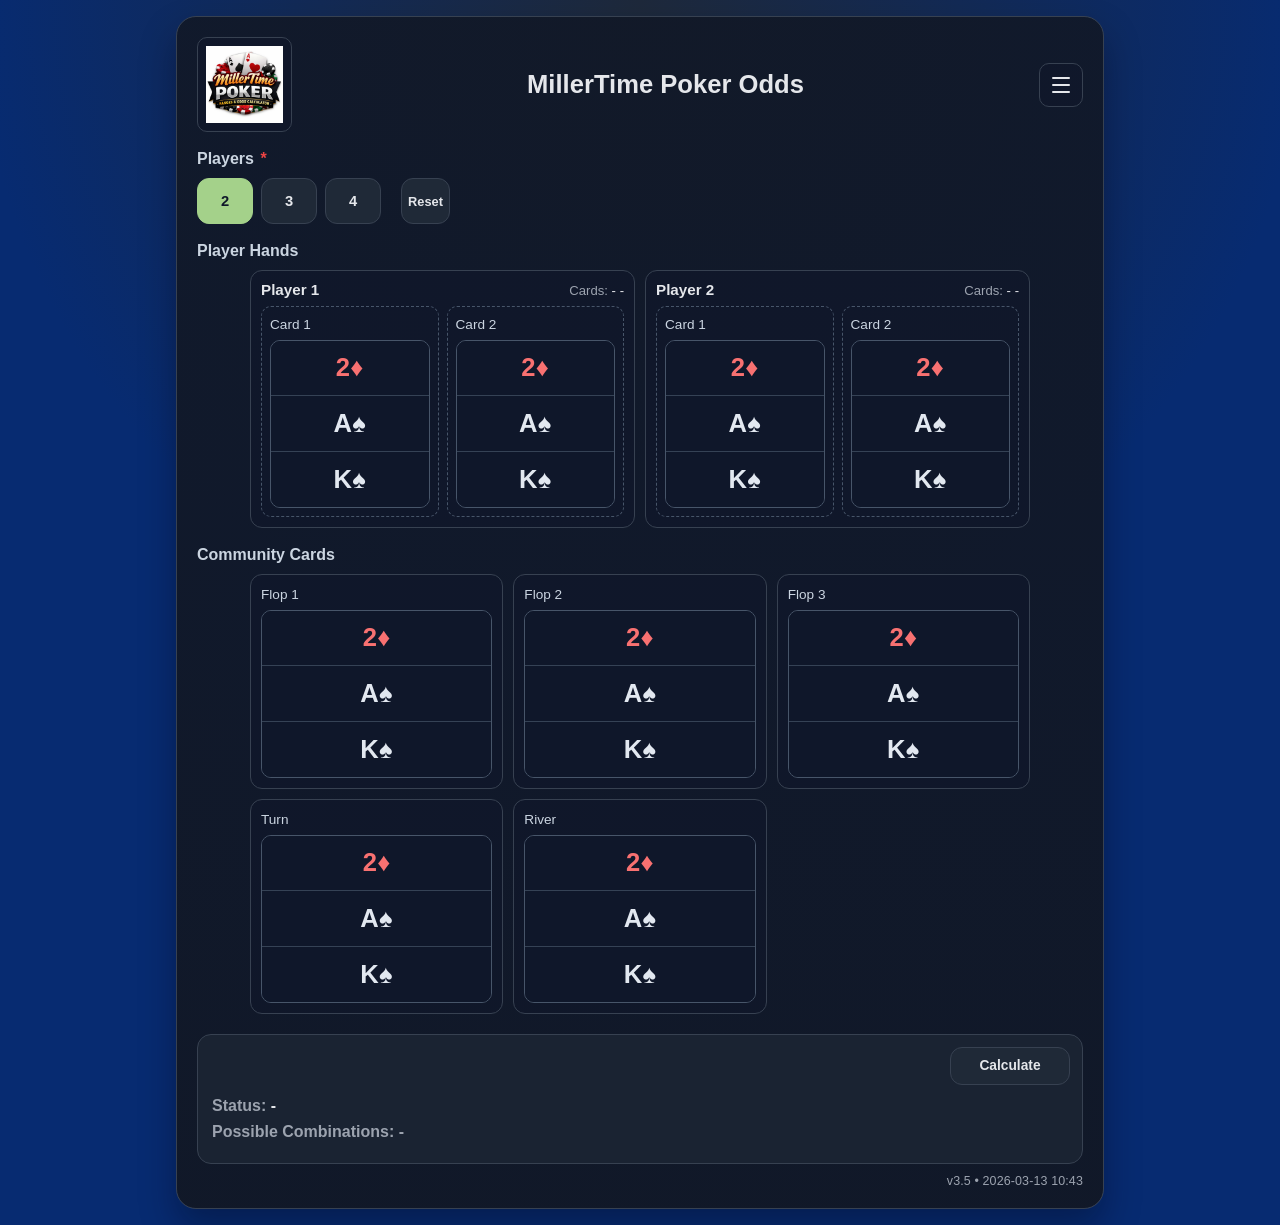
==== odds.html @ b4e00520 "Update app" ====
<!DOCTYPE html>
<html lang="en">
  <head>
    <meta charset="UTF-8" />
    <meta name="viewport" content="width=device-width, initial-scale=1.0" />
    <title>MillerTime Poker Odds</title>
    <link rel="stylesheet" href="styles.css" />
    <script src="theme.js" defer></script>
  </head>
  <body>
    <main class="app-shell">
      <section class="card">
        <div class="top-nav">
          <div class="home-brand">
            <a class="home-logo-link" href="index.html" aria-label="Go to Main Menu">
              <img class="home-logo-icon" src="assets/millertime-poker-logo.png" alt="MillerTime Poker" />
            </a>
          </div>
          <h1 class="page-title">MillerTime Poker Odds</h1>
          <details class="hamburger-menu">
            <summary class="hamburger-trigger" aria-label="Open menu">
              <span></span>
              <span></span>
              <span></span>
            </summary>
            <div class="hamburger-panel">
              <div class="theme-control menu-theme-control">
                <span class="theme-label">Dark</span>
                <label class="theme-switch" for="theme-toggle-odds" aria-label="Toggle light mode">
                  <input id="theme-toggle-odds" type="checkbox" data-theme-toggle />
                  <span class="theme-slider"></span>
                </label>
                <span class="theme-label">Light</span>
              </div>
              <a class="nav-link menu-nav-link" href="ranges.html">Go to Ranges</a>
              <a class="nav-link menu-nav-link" href="odds.html" aria-current="page">Go to Odds</a>
            </div>
          </details>
        </div>

        <div class="field-group">
          <h2>Players <span class="required-asterisk" aria-hidden="true">*</span></h2>
          <div class="players-start-row">
            <div id="odds-players-grid" class="button-grid players-grid odds-players-grid"></div>
            <button id="reset-odds-btn" class="small-reset-btn" type="button">Reset</button>
          </div>
        </div>

        <div class="field-group">
          <h2>Player Hands</h2>
          <div id="player-rows" class="player-rows"></div>
        </div>

        <div class="field-group">
          <h2>Community Cards</h2>
          <div id="board-grid" class="board-grid"></div>
        </div>

        <section class="result" aria-live="polite">
          <button id="calculate-odds-btn" class="calculate-odds-panel result-calc-btn" type="button">Calculate</button>
          <div class="result-row odds-summary-row">
            <span class="label summary-label">Status: <span id="odds-status" class="value odds-status-value pending">-</span></span>
          </div>
          <div class="result-row odds-summary-row">
            <span class="label summary-label">Possible Combinations: <span id="boards-evaluated" class="value">-</span></span>
          </div>
          <div id="odds-results" class="odds-results"></div>
        </section>

        <div class="build-tag-wrap">
          <span id="build-tag" class="build-tag">Build -</span>
        </div>
      </section>
    </main>

    <script src="odds.js"></script>
  </body>
</html>
---- styles.css ----
/* Design tokens used throughout the app for color consistency and theming. */
:root {
  --bg: #072b71;
  --bg-start: #1e293b;
  --panel: #111827;
  --panel-soft: #1f2937;
  --card-bg: linear-gradient(180deg, rgba(17, 24, 39, 0.92), rgba(17, 24, 39, 0.98));
  --menu-button-bg: linear-gradient(160deg, rgba(20, 32, 58, 0.9), rgba(13, 49, 72, 0.9));
  --menu-button-hover-shadow: 0 8px 20px rgba(8, 47, 73, 0.45);
  --surface-soft: rgba(15, 23, 42, 0.55);
  --token-bg: rgba(15, 23, 42, 0.75);
  --text: #e5e7eb;
  --muted: #9ca3af;
  --heading: #cbd5e1;
  --accent: #22d3ee;
  --accent-soft: rgba(34, 211, 238, 0.22);
  --success: #22c55e;
  --warning: #f59e0b;
  --danger: #ef4444;
  --border: #374151;
  --nav-link-text: #c7d2fe;
  --nav-link-bg: rgba(15, 23, 42, 0.55);
  --menu-subtitle: #bfdbfe;
  --table-border: #334155;
  --card-select-bg: #0f172a;
  --card-select-border: #475569;
  --suit-black: #e2e8f0;
  --suit-red: #f87171;
  --status-pending-bg: rgba(156, 163, 175, 0.2);
  --status-pending-text: var(--text);
  --status-info-bg: rgba(56, 189, 248, 0.2);
  --status-info-text: #bae6fd;
  --btn-disabled-bg: color-mix(in oklab, var(--panel-soft) 88%, black);
  --btn-disabled-border: color-mix(in oklab, var(--border) 85%, black);
  --btn-disabled-text: color-mix(in oklab, var(--text) 74%, black);
}

[data-theme="light"] {
  --bg: #e0f2fe;
  --bg-start: #f8fafc;
  --panel: #ffffff;
  --panel-soft: #eef2ff;
  --card-bg: linear-gradient(180deg, #ffffff, #f8fafc);
  --menu-button-bg: linear-gradient(160deg, rgba(255, 255, 255, 0.98), rgba(241, 245, 249, 0.98));
  --menu-button-hover-shadow: 0 8px 18px rgba(148, 163, 184, 0.35);
  --surface-soft: rgba(241, 245, 249, 0.9);
  --token-bg: rgba(226, 232, 240, 0.9);
  --text: #0f172a;
  --muted: #475569;
  --heading: #1e293b;
  --border: #cbd5e1;
  --nav-link-text: #1d4ed8;
  --nav-link-bg: rgba(219, 234, 254, 0.85);
  --menu-subtitle: #1e3a8a;
  --table-border: #cbd5e1;
  --card-select-bg: #ffffff;
  --card-select-border: #94a3b8;
  --suit-black: #0f172a;
  --suit-red: #dc2626;
  --status-pending-bg: rgba(148, 163, 184, 0.22);
  --status-pending-text: #0f172a;
  --status-info-bg: rgba(14, 116, 144, 0.24);
  --status-info-text: #0c4a6e;
  --btn-disabled-bg: #dbe4ef;
  --btn-disabled-border: #a9b8cb;
  --btn-disabled-text: #1f2937;
}

[data-theme="light"] #action-value.raise {
  color: #14532d;
}

[data-theme="light"] #action-value.call,
[data-theme="light"] #action-value.check {
  color: #92400e;
}

[data-theme="light"] #action-value.fold {
  color: #991b1b;
}

* {
  box-sizing: border-box;
}

body {
  margin: 0;
  min-height: 100vh;
  font-family: "Avenir Next", "Segoe UI", "Trebuchet MS", sans-serif;
  background: radial-gradient(circle at top, var(--bg-start) 0%, var(--bg) 48%);
  color: var(--text);
}

.app-shell {
  width: min(960px, 100%);
  margin: 0 auto;
  padding: 16px;
}

.card {
  background: var(--card-bg);
  border: 1px solid var(--border);
  border-radius: 20px;
  padding: 20px;
  box-shadow: 0 18px 35px rgba(2, 6, 23, 0.35);
}

.top-nav {
  display: grid;
  grid-template-columns: auto 1fr auto;
  align-items: center;
  gap: 10px;
  margin-bottom: 14px;
}

.home-brand {
  display: inline-flex;
  align-items: center;
  justify-self: start;
}

.home-logo-link {
  display: inline-flex;
  width: 95px;
  height: 95px;
  align-items: center;
  justify-content: center;
  border-radius: 10px;
  border: 1px solid var(--border);
  background: var(--surface-soft);
  transition: 120ms ease;
}

.home-logo-link:hover {
  border-color: var(--accent);
  transform: translateY(-1px);
}

.home-logo-icon {
  width: 77px;
  height: 77px;
  object-fit: contain;
}

.page-title {
  margin: 0;
  font-size: clamp(1.2rem, 2vw, 1.8rem);
  line-height: 1.15;
  text-align: center;
  justify-self: center;
}

.hamburger-menu {
  position: relative;
  justify-self: end;
}

.hamburger-trigger {
  list-style: none;
  display: inline-flex;
  width: 44px;
  height: 44px;
  border-radius: 10px;
  border: 1px solid var(--border);
  background: var(--surface-soft);
  align-items: center;
  justify-content: center;
  flex-direction: column;
  gap: 5px;
  cursor: pointer;
}

.hamburger-trigger::-webkit-details-marker {
  display: none;
}

.hamburger-trigger span {
  width: 18px;
  height: 2px;
  border-radius: 99px;
  background: var(--text);
}

.hamburger-panel {
  position: absolute;
  right: 0;
  top: calc(100% + 8px);
  min-width: 220px;
  padding: 10px;
  border-radius: 12px;
  border: 1px solid var(--border);
  background: var(--panel);
  box-shadow: 0 16px 28px rgba(2, 6, 23, 0.35);
  z-index: 20;
}

.menu-theme-control {
  width: 100%;
  justify-content: flex-start;
  margin: 0 0 10px;
}

.menu-nav-link {
  display: block;
  margin-top: 6px;
}

.menu-nav-link[aria-current="page"] {
  opacity: 0.75;
  pointer-events: none;
}

.nav-link {
  color: var(--nav-link-text);
  text-decoration: none;
  font-size: 0.9rem;
  border: 1px solid #475569;
  background: var(--nav-link-bg);
  padding: 8px 12px;
  border-radius: 10px;
  transition: 120ms ease;
}

.nav-link:hover {
  border-color: var(--accent);
  color: var(--text);
}

.theme-control {
  display: inline-flex;
  align-items: center;
  gap: 8px;
  margin-left: auto;
}

.theme-label {
  color: var(--muted);
  font-size: 0.82rem;
}

.theme-switch {
  position: relative;
  display: inline-flex;
  width: 44px;
  height: 24px;
}

.theme-switch input {
  opacity: 0;
  width: 0;
  height: 0;
}

.theme-slider {
  position: absolute;
  inset: 0;
  cursor: pointer;
  background: var(--card-select-bg);
  border: 1px solid var(--card-select-border);
  border-radius: 999px;
  transition: 160ms ease;
}

.theme-slider::before {
  content: "";
  position: absolute;
  width: 16px;
  height: 16px;
  left: 3px;
  top: 3px;
  border-radius: 50%;
  background: var(--text);
  transition: 160ms ease;
}

.theme-switch input:checked + .theme-slider {
  background: color-mix(in oklab, var(--accent) 28%, var(--card-select-bg));
  border-color: var(--accent);
}

.theme-switch input:checked + .theme-slider::before {
  transform: translateX(20px);
}

h1 {
  margin: 0;
  font-size: clamp(1.3rem, 2vw, 1.9rem);
}

.subtitle {
  margin-top: 8px;
  color: var(--muted);
  font-size: 0.95rem;
}

.splash-wrap {
  margin-top: 16px;
  display: flex;
  justify-content: center;
}

.splash-logo {
  width: min(525px, 96%);
  height: auto;
  display: block;
  filter: drop-shadow(0 10px 22px rgba(2, 6, 23, 0.25));
}

.field-group {
  margin-top: 18px;
}

.field-group h2 {
  margin: 0 0 10px;
  font-size: 1rem;
  color: var(--heading);
}

.required-asterisk {
  color: var(--danger);
  font-weight: 700;
  margin-left: 2px;
}

.players-start-row {
  display: flex;
  align-items: center;
  gap: 8px;
  flex-wrap: wrap;
}

.odds-players-grid {
  width: 196px;
  grid-template-columns: repeat(3, 60px);
  gap: 8px;
}

.small-reset-btn {
  border: 1px solid var(--border);
  background: var(--panel-soft);
  color: var(--text);
  border-radius: 12px;
  width: 49px;
  min-width: 49px;
  height: 46px;
  padding: 0;
  font-size: 0.8rem;
  font-weight: 600;
  cursor: pointer;
}

.small-reset-btn:hover {
  border-color: var(--accent);
}

.top-calculate-btn {
  margin-left: auto;
  min-width: 180px;
}

.calculate-odds-panel {
  border: 1px solid var(--border);
  border-radius: 12px;
  background: var(--panel-soft);
  color: var(--text);
  margin: 0;
  min-width: 170px;
  min-height: 46px;
  padding: 0 18px;
  font-size: 0.95rem;
  font-weight: 700;
  line-height: 1;
  text-align: center;
  cursor: pointer;
  transition: 120ms ease;
  display: inline-flex;
  align-items: center;
  justify-content: center;
}

.calculate-odds-panel:hover {
  border-color: var(--accent);
  transform: translateY(-1px);
}

.calculate-odds-panel:disabled {
  opacity: 0.7;
  cursor: not-allowed;
}

.menu-grid {
  margin-top: 18px;
  display: grid;
  gap: 12px;
  grid-template-columns: repeat(2, minmax(220px, 1fr));
}

.menu-button {
  display: block;
  text-decoration: none;
  color: var(--text);
  border: 1px solid var(--border);
  background: var(--menu-button-bg);
  border-radius: 14px;
  padding: 18px;
  transition: 140ms ease;
}

.menu-button:hover {
  border-color: var(--accent);
  transform: translateY(-2px);
  box-shadow: var(--menu-button-hover-shadow);
}

.menu-button-title {
  display: block;
  font-size: 1.2rem;
  font-weight: 700;
}

.menu-button-subtitle {
  display: block;
  margin-top: 6px;
  color: var(--menu-subtitle);
  font-size: 0.9rem;
}

.button-grid {
  display: grid;
  grid-template-columns: repeat(auto-fit, minmax(62px, 1fr));
  gap: 8px;
}

.scroll-selector {
  display: grid;
  grid-template-columns: none;
  grid-auto-flow: column;
  grid-auto-columns: calc((100% - (8px * 3)) / 4);
  gap: 8px;
  overflow-x: auto;
  overflow-y: hidden;
  padding-bottom: 4px;
  scroll-snap-type: x proximity;
  scrollbar-width: thin;
  scrollbar-color: color-mix(in oklab, var(--accent) 60%, transparent) transparent;
  -webkit-overflow-scrolling: touch;
}

.scroll-selector::-webkit-scrollbar {
  height: 6px;
}

.scroll-selector::-webkit-scrollbar-thumb {
  background: color-mix(in oklab, var(--accent) 45%, transparent);
  border-radius: 999px;
}

.scroll-selector .select-btn {
  white-space: nowrap;
  scroll-snap-align: start;
}

.players-grid {
  grid-template-columns: repeat(5, minmax(56px, 1fr));
}

.temperature-grid {
  grid-template-columns: repeat(3, minmax(110px, 1fr));
}

.stage-grid {
  grid-template-columns: repeat(4, minmax(120px, 1fr));
}

.card-grid {
  grid-template-columns: repeat(13, minmax(42px, 1fr));
  overflow-x: auto;
  padding-bottom: 4px;
}

.suiting-grid {
  grid-template-columns: repeat(2, minmax(120px, 1fr));
}

.button-grid.scroll-selector {
  grid-template-columns: none;
  grid-auto-flow: column;
  grid-auto-columns: calc((100% - (8px * 3)) / 4);
}

.button-grid.scroll-selector.ranges-scroll-selector {
  grid-auto-columns: calc((100% - (8px * 7)) / 8);
}

#temperature-grid.ranges-scroll-selector {
  grid-auto-columns: calc(((100% - (8px * 7)) / 8) * 1.5);
}

.select-btn {
  border: 1px solid var(--border);
  background: var(--panel-soft);
  color: var(--text);
  padding: 10px 8px;
  border-radius: 12px;
  font-size: 0.92rem;
  font-weight: 600;
  cursor: pointer;
  transition: 120ms ease;
  min-height: 46px;
}

.select-btn:hover {
  border-color: var(--accent);
  transform: translateY(-1px);
}

.select-btn.active {
  border-color: #a4d18a;
  background: #a4d18a;
  color: #0f172a;
}

.select-btn:disabled {
  opacity: 1;
  cursor: not-allowed;
  background: var(--btn-disabled-bg);
  border-color: var(--btn-disabled-border);
  color: var(--btn-disabled-text);
}

.action-controls {
  display: flex;
  justify-content: flex-start;
}

.primary-action {
  min-width: 200px;
}

.required-note {
  margin: 10px 0 0;
  font-size: 0.8rem;
  color: var(--muted);
  text-align: right;
}

.odds-status-value {
  background: transparent;
  border: 0;
  border-radius: 0;
  padding: 0;
  min-height: 0;
}

#odds-status.pending,
#odds-status.info,
#odds-status.raise,
#odds-status.call,
#odds-status.check,
#odds-status.fold {
  background: transparent;
  color: var(--text);
}

.result {
  margin-top: 20px;
  border: 1px solid var(--border);
  border-radius: 14px;
  padding: 14px;
  padding-top: 62px;
  background: color-mix(in oklab, var(--panel-soft) 70%, transparent);
  position: relative;
}

.result-calc-btn {
  position: absolute;
  top: 12px;
  right: 12px;
  min-width: 120px;
  min-height: 38px;
  padding: 0 12px;
  font-size: 0.86rem;
}

.build-tag-wrap {
  margin-top: 10px;
  display: flex;
  justify-content: flex-end;
}

.build-tag {
  color: var(--muted);
  font-size: 0.78rem;
  letter-spacing: 0.01em;
}

.result-row {
  display: flex;
  align-items: center;
  justify-content: space-between;
  gap: 12px;
}

.result-row + .result-row {
  margin-top: 8px;
}

.odds-summary-row + .odds-summary-row {
  margin-top: 8px;
}

.summary-label {
  font-weight: 700;
}

.label {
  color: var(--muted);
}

.value {
  font-weight: 700;
}

.badge {
  display: inline-flex;
  align-items: center;
  justify-content: center;
  padding: 6px 10px;
  border-radius: 999px;
  font-size: 0.85rem;
  letter-spacing: 0.01em;
}

/* Strip badge backgrounds from action-value inline display. */
#action-value.pending,
#action-value.info,
#action-value.raise,
#action-value.call,
#action-value.check,
#action-value.fold {
  background: transparent;
  padding: 0;
}

.pending {
  background: var(--status-pending-bg);
  color: var(--status-pending-text);
}

.info {
  background: var(--status-info-bg);
  color: var(--status-info-text);
}

.raise {
  background: rgba(34, 197, 94, 0.2);
  color: #86efac;
}

/* Keep Odds completion state readable without badge background. */
#odds-status.raise {
  font-size: 1.02rem;
  color: #166534;
}

.call,
.check {
  background: rgba(245, 158, 11, 0.2);
  color: #fde68a;
}

.fold {
  background: rgba(239, 68, 68, 0.2);
  color: #fca5a5;
}

.board-grid {
  display: grid;
  gap: 10px;
  grid-template-columns: repeat(3, minmax(140px, 1fr));
  max-width: 780px;
  margin: 0 auto;
}

.board-slot,
.player-row {
  border: 1px solid var(--border);
  border-radius: 12px;
  background: var(--surface-soft);
  padding: 10px;
}

.board-slot.disabled {
  opacity: 0.5;
}

.board-slot-label {
  display: inline-block;
  margin-bottom: 8px;
  color: var(--heading);
  font-size: 0.85rem;
}

.card-select {
  width: 100%;
  margin-bottom: 6px;
  border: 1px solid var(--card-select-border);
  border-radius: 8px;
  background: var(--card-select-bg);
  color: var(--text);
  padding: 8px;
}

.card-wheel-group {
  min-width: 0;
}

.card-wheel-viewport {
  position: relative;
  height: 168px;
  overflow-y: auto;
  overflow-x: hidden;
  border: 1px solid var(--card-select-border);
  border-radius: 10px;
  background: var(--card-select-bg);
  scroll-snap-type: y mandatory;
  scrollbar-width: thin;
  scrollbar-color: color-mix(in oklab, var(--accent) 60%, transparent) transparent;
  -webkit-overflow-scrolling: touch;
}

.card-wheel-viewport::before {
  content: "";
  position: absolute;
  left: 4px;
  right: 10px;
  top: 56px;
  height: 56px;
  border: 1px solid color-mix(in oklab, var(--accent) 45%, var(--card-select-border));
  border-radius: 8px;
  background: color-mix(in oklab, var(--accent) 10%, transparent);
  pointer-events: none;
  z-index: 1;
}

.card-wheel-viewport::-webkit-scrollbar {
  width: 6px;
}

.card-wheel-viewport::-webkit-scrollbar-thumb {
  background: color-mix(in oklab, var(--accent) 45%, transparent);
  border-radius: 999px;
}

.card-wheel-rail {
  display: flex;
  flex-direction: column;
}

.card-wheel-item {
  height: 56px;
  border: 0;
  border-bottom: 1px solid color-mix(in oklab, var(--card-select-border) 70%, transparent);
  background: transparent;
  color: var(--text);
  font-size: 1.5rem;
  font-weight: 700;
  cursor: pointer;
  scroll-snap-align: center;
  transition: 120ms ease;
}

.card-wheel-item:hover:not(:disabled) {
  background: color-mix(in oklab, var(--accent) 12%, transparent);
}

.card-wheel-item.active {
  background: #d2e8c5;
}

.single-card-wheel-item {
  font-size: 1.6rem;
  letter-spacing: 0.01em;
}

.single-card-wheel-item.suit-red.active {
  color: #991b1b;
}

.single-card-wheel-item.suit-black.active {
  color: #0f172a;
}

.card-wheel-item:disabled {
  opacity: 0.35;
  cursor: not-allowed;
}

.range-wheel-host {
  max-width: 220px;
  margin: 0 auto;
}

.range-wheel-group {
  width: 100%;
}

.range-wheel-viewport {
  height: 168px;
}

.range-wheel-item {
  height: 56px;
  font-size: 1.12rem;
}

.range-wheel-item.active {
  color: #0f172a;
}

.range-suiting-item {
  font-size: 0.98rem;
}

.range-suiting-item.suited-choice.active {
  color: #14532d;
}

.range-suiting-item.offsuit-choice.active {
  color: #92400e;
}

.player-rows {
  display: grid;
  gap: 10px;
  grid-template-columns: repeat(2, minmax(260px, 1fr));
  max-width: 780px;
  margin: 0 auto;
}

.player-title {
  margin: 0;
  font-size: 0.95rem;
}

.player-header {
  display: flex;
  justify-content: space-between;
  align-items: baseline;
  gap: 10px;
}

.player-cards {
  margin-top: 8px;
  display: grid;
  gap: 8px;
  grid-template-columns: repeat(2, minmax(120px, 1fr));
}

.card-slot {
  border: 1px dashed var(--card-select-border);
  border-radius: 10px;
  padding: 8px;
}

.player-summary {
  margin-top: 0;
  font-size: 0.82rem;
  color: var(--muted);
  text-align: right;
}

.player-card-display {
  color: var(--text);
}

.card-suit {
  margin-left: 1px;
}

.suit-red {
  color: var(--suit-red);
}

.suit-black {
  color: var(--suit-black);
}

.odds-results {
  margin-top: 8px;
}

.board-display {
  margin: 0;
  display: flex;
  align-items: center;
  gap: 8px;
  flex-wrap: wrap;
}

.board-display-label {
  color: var(--muted);
  font-size: 0.9rem;
  font-weight: 700;
}

.board-display-empty {
  color: var(--heading);
}

.card-token {
  display: inline-flex;
  align-items: center;
  justify-content: center;
  gap: 1px;
  padding: 2px 6px;
  border: 1px solid var(--card-select-border);
  border-radius: 999px;
  font-size: 0.82rem;
  color: var(--text);
  background: var(--token-bg);
}

.status-inline-token {
  margin: 0 4px;
}

.results-hand-cell {
  display: flex;
  gap: 6px;
  flex-wrap: wrap;
}

.winner-hand-label {
  display: inline-flex;
  align-items: center;
  justify-content: center;
  padding: 2px 8px;
  min-width: 112px;
  border-radius: 999px;
  border: 1px solid color-mix(in oklab, var(--success) 55%, var(--border));
  background: color-mix(in oklab, var(--success) 18%, transparent);
  color: color-mix(in oklab, var(--success) 70%, var(--text));
  font-size: 0.78rem;
  font-weight: 700;
  white-space: nowrap;
}

.lead-status-label {
  display: inline-flex;
  align-items: center;
  justify-content: center;
  padding: 2px 8px;
  border-radius: 999px;
  border: 1px solid color-mix(in oklab, var(--accent) 50%, var(--border));
  background: color-mix(in oklab, var(--accent) 22%, transparent);
  color: color-mix(in oklab, var(--accent) 76%, var(--text));
  font-size: 0.76rem;
  font-weight: 700;
  white-space: nowrap;
}

.results-player-cell {
  min-width: 130px;
}

.results-player-label {
  font-weight: 700;
  margin-bottom: 4px;
}

.outs-counts {
  margin-top: 0;
  font-size: 0.82rem;
  color: var(--muted);
}

.outs-cell {
  min-width: 0;
}

.outs-cards {
  margin-top: 4px;
  display: grid;
  grid-template-columns: repeat(10, max-content);
  column-gap: 6px;
  row-gap: 6px;
}

.outs-cards .card-token {
  justify-self: start;
}

.out-win {
  border-color: rgba(34, 197, 94, 0.7);
}

.out-tie {
  border-color: rgba(245, 158, 11, 0.7);
}

.odds-table {
  width: 100%;
  border-collapse: separate;
  border-spacing: 0;
}

.odds-table th,
.odds-table td {
  padding: 8px;
  text-align: left;
}

.odds-table th {
  color: var(--heading);
  font-weight: 700;
  border-bottom: 1px solid var(--table-border);
}

.odds-table tbody tr {
  box-shadow: inset 0 -1px 0 var(--table-border);
}

.odds-table tbody tr.player-main-row {
  box-shadow: none;
}

.player-outs-row td {
  padding-top: 4px;
  padding-bottom: 10px;
}

.outs-label {
  font-size: 0.8rem;
  color: var(--muted);
  text-transform: uppercase;
  letter-spacing: 0.02em;
}

.outs-none {
  margin-top: 4px;
  color: var(--muted);
}

@media (max-width: 640px) {
  .top-nav {
    grid-template-columns: auto 1fr auto;
    align-items: center;
  }

  .page-title {
    font-size: 1.02rem;
  }

  .menu-grid {
    grid-template-columns: 1fr;
  }

  #odds-status {
    min-width: 0;
    width: 100%;
    min-height: 60px;
    justify-content: center;
  }

  .card {
    border-radius: 14px;
    padding: 14px;
  }

  .select-btn {
    min-height: 42px;
    padding: 8px;
    font-size: 0.86rem;
  }

  .players-start-row {
    align-items: stretch;
    row-gap: 8px;
  }

  .odds-players-grid {
    width: auto;
    flex: 1 1 auto;
  }

  .small-reset-btn {
    height: 42px;
  }

  .top-calculate-btn {
    margin-left: 0;
    width: 100%;
    min-width: 0;
  }

  .calculate-odds-panel {
    min-height: 42px;
    min-width: 150px;
    padding: 0 14px;
  }

  .card-grid {
    grid-template-columns: repeat(13, minmax(38px, 1fr));
  }

  .button-grid.scroll-selector {
    grid-template-columns: none;
    grid-auto-flow: column;
    grid-auto-columns: calc((100% - (8px * 2)) / 3);
  }

  .button-grid.scroll-selector.ranges-scroll-selector {
    grid-auto-columns: calc((100% - (8px * 5)) / 6);
  }

  #temperature-grid.ranges-scroll-selector {
    grid-auto-columns: calc(((100% - (8px * 5)) / 6) * 1.5);
  }

  .stage-grid,
  .player-cards {
    grid-template-columns: repeat(2, minmax(120px, 1fr));
  }

  .player-rows {
    grid-template-columns: 1fr;
    max-width: 100%;
  }

  .range-wheel-host {
    max-width: 100%;
  }

  .player-header {
    align-items: flex-start;
  }

  .board-grid {
    grid-template-columns: repeat(3, minmax(0, 1fr));
    gap: 8px;
    max-width: 100%;
  }

  .board-slot {
    padding: 8px;
  }

  .odds-results {
    overflow-x: visible;
  }

  .odds-table {
    min-width: 0;
    table-layout: fixed;
  }

  .odds-table th,
  .odds-table td {
    padding: 7px 6px;
    white-space: normal;
    vertical-align: top;
  }

  .outs-cell {
    min-width: 0;
    white-space: normal;
  }
}
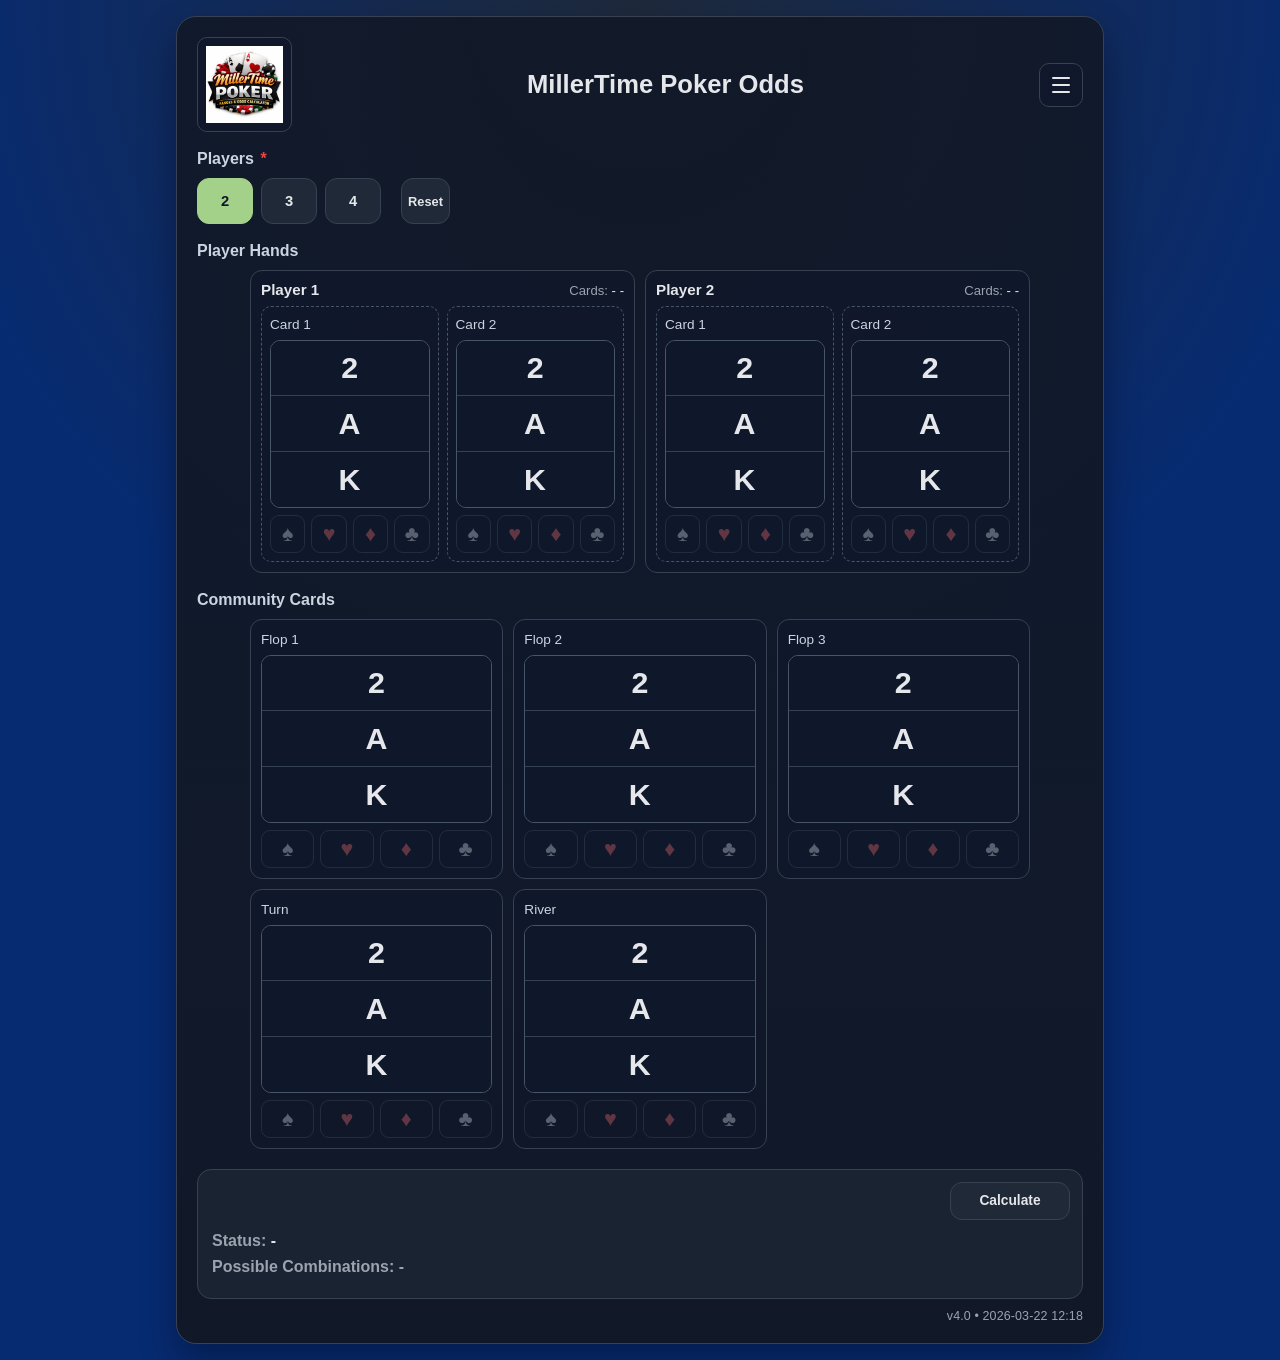
==== commit b29ab9c7: "Update app" ====
--- a/odds.html
+++ b/odds.html
@@ -34,6 +34,7 @@
               </div>
               <a class="nav-link menu-nav-link" href="ranges.html">Go to Ranges</a>
               <a class="nav-link menu-nav-link" href="odds.html" aria-current="page">Go to Odds</a>
+              <a class="nav-link menu-nav-link" href="training.html">Go to Training</a>
             </div>
           </details>
         </div>
--- a/styles.css
+++ b/styles.css
@@ -582,6 +582,47 @@
   font-size: 0.86rem;
 }
 
+.range-result {
+  margin-top: 14px;
+  padding: 8px 10px;
+}
+
+.range-result .result-row + .result-row,
+.range-result .odds-summary-row + .odds-summary-row {
+  margin-top: 4px;
+}
+
+.range-result .summary-label {
+  font-size: 0.84rem;
+}
+
+.range-action-btn {
+  width: 110px;
+  min-height: 46px;
+  margin: 6px 0;
+  font-size: 0.92rem;
+  font-weight: 800;
+  cursor: default;
+}
+
+.range-action-btn[hidden] {
+  display: none;
+}
+
+.range-action-btn.fold {
+  color: #b91c1c;
+}
+
+.range-action-btn.raise,
+.range-action-btn.bet {
+  color: #15803d;
+}
+
+.range-action-btn.call,
+.range-action-btn.check {
+  color: #000000;
+}
+
 .build-tag-wrap {
   margin-top: 10px;
   display: flex;
@@ -712,6 +753,8 @@
 }
 
 .card-wheel-group {
+  display: grid;
+  gap: 7px;
   min-width: 0;
 }
 
@@ -778,17 +821,54 @@
   background: #d2e8c5;
 }
 
-.single-card-wheel-item {
-  font-size: 1.6rem;
+.single-rank-wheel-item {
+  font-size: 1.9rem;
   letter-spacing: 0.01em;
 }
 
-.single-card-wheel-item.suit-red.active {
+.single-rank-wheel-item.active {
+  color: #0f172a;
+}
+
+.card-suit-row {
+  display: grid;
+  grid-template-columns: repeat(4, minmax(0, 1fr));
+  gap: 6px;
+}
+
+.card-suit-pill {
+  min-height: 38px;
+  border: 1px solid var(--card-select-border);
+  border-radius: 9px;
+  background: var(--card-select-bg);
+  color: var(--text);
+  font-size: 1.35rem;
+  font-weight: 700;
+  line-height: 1;
+  cursor: pointer;
+  transition: 120ms ease;
+}
+
+.card-suit-pill:hover:not(:disabled) {
+  border-color: var(--accent);
+  transform: translateY(-1px);
+}
+
+.card-suit-pill.active {
+  background: #d2e8c5;
+}
+
+.card-suit-pill.suit-red.active {
   color: #991b1b;
 }
 
-.single-card-wheel-item.suit-black.active {
+.card-suit-pill.suit-black.active {
   color: #0f172a;
+}
+
+.card-suit-pill:disabled {
+  opacity: 0.35;
+  cursor: not-allowed;
 }
 
 .card-wheel-item:disabled {
@@ -982,7 +1062,7 @@
 .outs-cards {
   margin-top: 4px;
   display: grid;
-  grid-template-columns: repeat(10, max-content);
+  grid-template-columns: repeat(8, max-content);
   column-gap: 6px;
   row-gap: 6px;
 }
@@ -1042,6 +1122,44 @@
   color: var(--muted);
 }
 
+.training-controls {
+  margin-top: 14px;
+  display: grid;
+  grid-template-columns: repeat(4, minmax(130px, 1fr));
+  gap: 8px;
+}
+
+.training-status {
+  margin-top: 16px;
+  padding-top: 14px;
+}
+
+.training-post-hand {
+  margin-top: 14px;
+  display: grid;
+  grid-template-columns: repeat(2, minmax(220px, 1fr));
+  gap: 8px;
+}
+
+.select-btn.danger {
+  border-color: color-mix(in oklab, var(--danger) 55%, var(--border));
+  color: color-mix(in oklab, var(--danger) 82%, var(--text));
+  background: color-mix(in oklab, var(--danger) 14%, var(--panel-soft));
+}
+
+.select-btn.danger:hover:not(:disabled) {
+  border-color: var(--danger);
+}
+
+.table-wrap {
+  width: 100%;
+  overflow-x: auto;
+}
+
+.training-table {
+  min-width: 640px;
+}
+
 @media (max-width: 640px) {
   .top-nav {
     grid-template-columns: auto 1fr auto;
@@ -1100,6 +1218,12 @@
     padding: 0 14px;
   }
 
+  .range-action-btn {
+    min-height: 42px;
+    width: 102px;
+    font-size: 0.86rem;
+  }
+
   .card-grid {
     grid-template-columns: repeat(13, minmax(38px, 1fr));
   }
@@ -1144,6 +1268,38 @@
 
   .board-slot {
     padding: 8px;
+  }
+
+  .card-wheel-group {
+    gap: 6px;
+  }
+
+  .card-wheel-viewport {
+    height: 154px;
+  }
+
+  .card-wheel-viewport::before {
+    top: 52px;
+    height: 50px;
+  }
+
+  .card-wheel-item {
+    height: 50px;
+    font-size: 1.3rem;
+  }
+
+  .single-rank-wheel-item {
+    font-size: 1.65rem;
+  }
+
+  .card-suit-row {
+    gap: 5px;
+  }
+
+  .card-suit-pill {
+    min-height: 34px;
+    font-size: 1.18rem;
+    border-radius: 8px;
   }
 
   .odds-results {
@@ -1166,4 +1322,13 @@
     min-width: 0;
     white-space: normal;
   }
-}
+
+  .training-controls,
+  .training-post-hand {
+    grid-template-columns: 1fr;
+  }
+
+  .training-table {
+    min-width: 560px;
+  }
+}
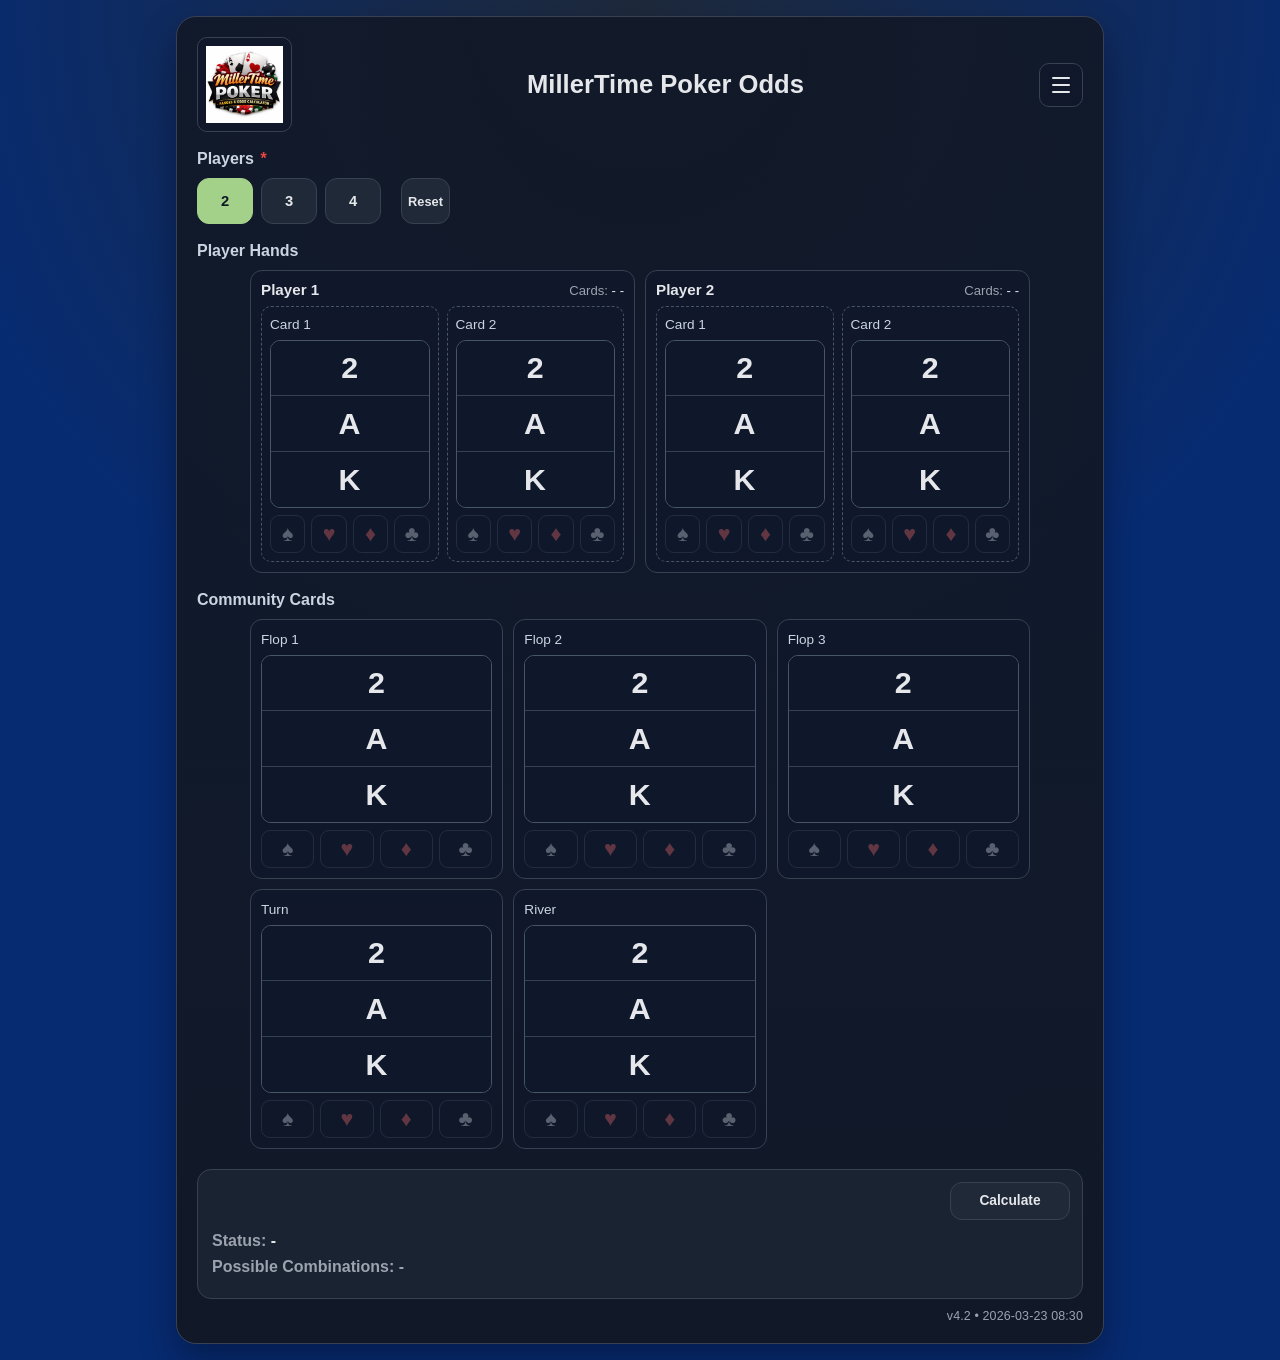
==== commit ec4040f2: "Remove training screens and links" ====
--- a/odds.html
+++ b/odds.html
@@ -34,7 +34,6 @@
               </div>
               <a class="nav-link menu-nav-link" href="ranges.html">Go to Ranges</a>
               <a class="nav-link menu-nav-link" href="odds.html" aria-current="page">Go to Odds</a>
-              <a class="nav-link menu-nav-link" href="training.html">Go to Training</a>
             </div>
           </details>
         </div>
--- a/styles.css
+++ b/styles.css
@@ -1122,25 +1122,6 @@
   color: var(--muted);
 }
 
-.training-controls {
-  margin-top: 14px;
-  display: grid;
-  grid-template-columns: repeat(4, minmax(130px, 1fr));
-  gap: 8px;
-}
-
-.training-status {
-  margin-top: 16px;
-  padding-top: 14px;
-}
-
-.training-post-hand {
-  margin-top: 14px;
-  display: grid;
-  grid-template-columns: repeat(2, minmax(220px, 1fr));
-  gap: 8px;
-}
-
 .select-btn.danger {
   border-color: color-mix(in oklab, var(--danger) 55%, var(--border));
   color: color-mix(in oklab, var(--danger) 82%, var(--text));
@@ -1154,10 +1135,6 @@
 .table-wrap {
   width: 100%;
   overflow-x: auto;
-}
-
-.training-table {
-  min-width: 640px;
 }
 
 @media (max-width: 640px) {
@@ -1323,12 +1300,4 @@
     white-space: normal;
   }
 
-  .training-controls,
-  .training-post-hand {
-    grid-template-columns: 1fr;
-  }
-
-  .training-table {
-    min-width: 560px;
-  }
-}
+}
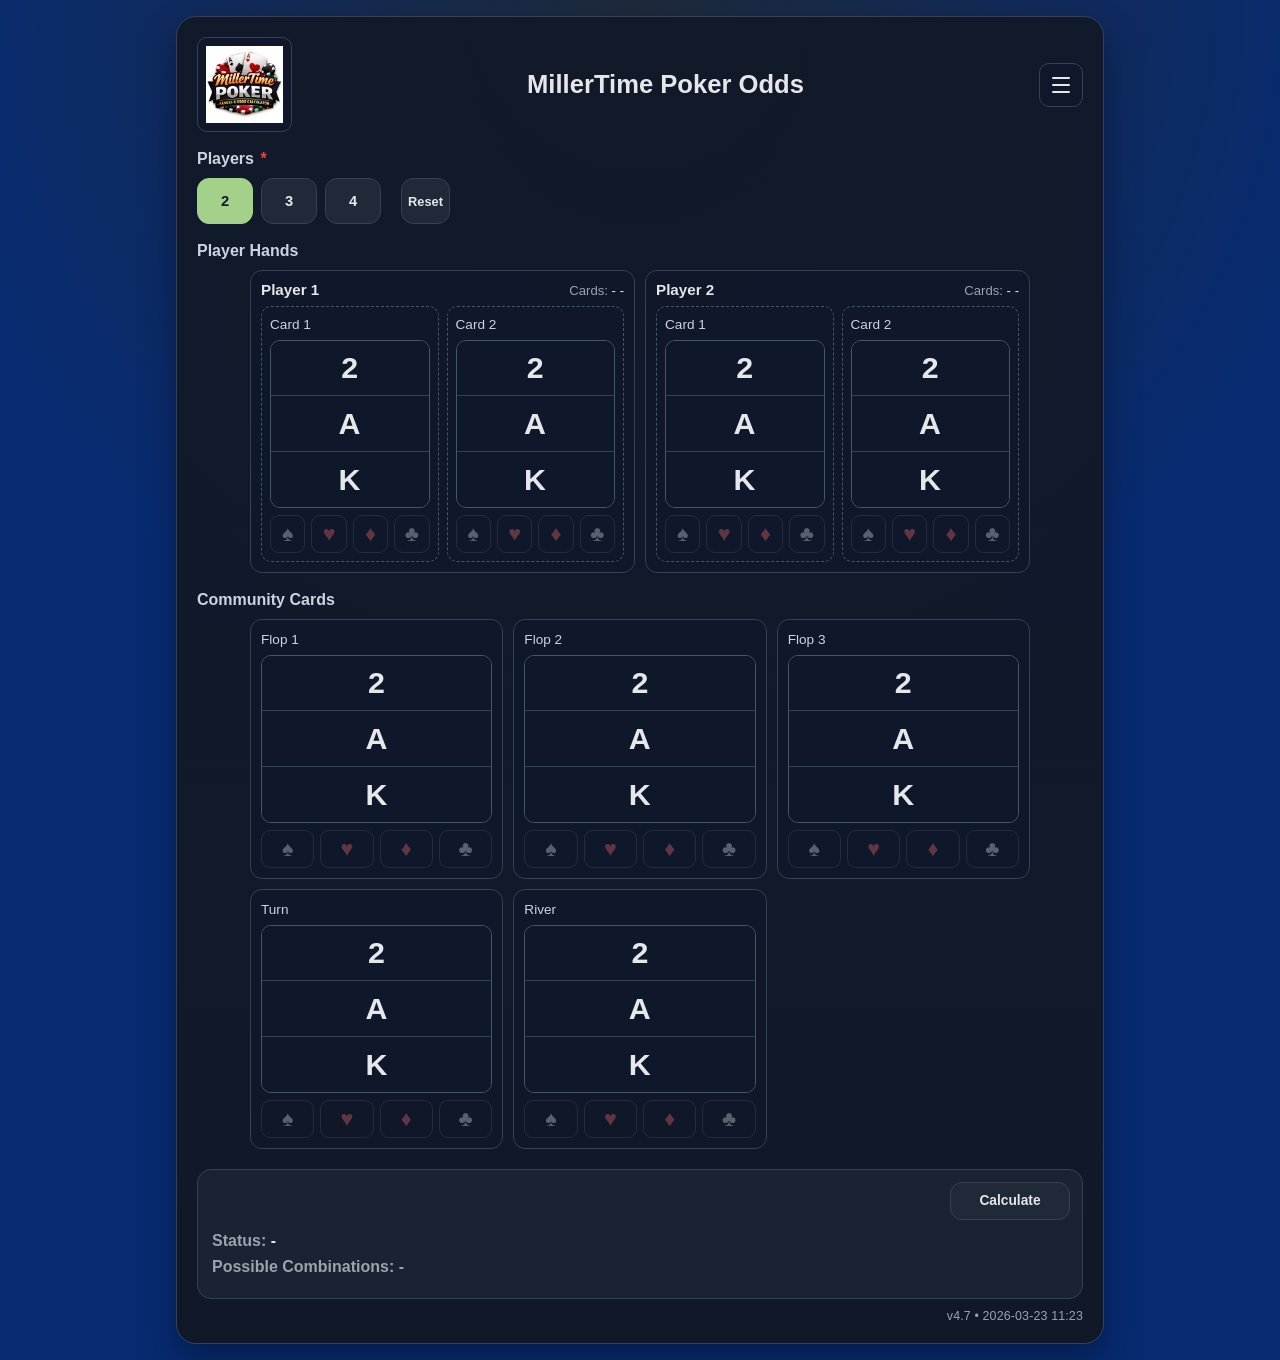
==== commit c1f0db71: "Update app" ====
--- a/odds.html
+++ b/odds.html
@@ -34,6 +34,7 @@
               </div>
               <a class="nav-link menu-nav-link" href="ranges.html">Go to Ranges</a>
               <a class="nav-link menu-nav-link" href="odds.html" aria-current="page">Go to Odds</a>
+              <a class="nav-link menu-nav-link" href="training.html?v=4.7">Go to Training</a>
             </div>
           </details>
         </div>
--- a/styles.css
+++ b/styles.css
@@ -1137,6 +1137,208 @@
   overflow-x: auto;
 }
 
+.training-controls {
+  margin-top: 14px;
+  display: grid;
+  grid-template-columns: repeat(2, minmax(140px, 1fr));
+  gap: 8px;
+}
+
+.training-settings {
+  margin-top: 12px;
+  border: 1px solid var(--border);
+  border-radius: 12px;
+  background: var(--surface-soft);
+  padding: 10px 10px 2px;
+}
+
+.training-settings-summary {
+  cursor: pointer;
+  font-weight: 700;
+  color: var(--heading);
+  margin-bottom: 6px;
+}
+
+.training-settings[open] .training-settings-summary {
+  margin-bottom: 10px;
+}
+
+.training-status {
+  margin-top: 14px;
+  padding-top: 14px;
+}
+
+.training-reco-row {
+  margin-top: 10px;
+  padding-top: 4px;
+}
+
+.training-reco-value {
+  display: inline-block;
+  margin-left: 6px;
+  font-size: 1.06rem;
+  font-weight: 800;
+  letter-spacing: 0.01em;
+  color: #e2e8f0;
+  background: color-mix(in oklab, var(--accent) 20%, transparent);
+  border: 1px solid color-mix(in oklab, var(--accent) 50%, var(--border));
+  border-radius: 8px;
+  padding: 3px 8px;
+}
+
+[data-theme="light"] .training-reco-value {
+  color: #0f172a;
+  background: color-mix(in oklab, var(--accent) 24%, white);
+}
+
+.training-reco-value.raise,
+.training-reco-value.bet {
+  color: #166534;
+}
+
+.training-reco-value.call,
+.training-reco-value.check {
+  color: #92400e;
+}
+
+.training-reco-value.fold {
+  color: #b91c1c;
+}
+
+.training-table {
+  min-width: 860px;
+}
+
+.training-action-buttons {
+  display: grid;
+  grid-template-columns: repeat(4, minmax(120px, 1fr));
+  gap: 8px;
+}
+
+.training-bet-sizing {
+  margin-bottom: 10px;
+  padding: 10px;
+  border: 1px solid var(--border);
+  border-radius: 10px;
+  background: color-mix(in oklab, var(--surface-soft) 80%, transparent);
+}
+
+.training-bet-sizing-label {
+  display: block;
+  margin-bottom: 6px;
+  font-size: 0.9rem;
+  font-weight: 700;
+  color: var(--text-muted);
+}
+
+.training-bet-sizing-controls {
+  display: grid;
+  grid-template-columns: minmax(140px, 180px) minmax(180px, 1fr);
+  gap: 10px;
+  align-items: center;
+}
+
+.training-bet-size-input {
+  width: 100%;
+  border: 1px solid var(--border);
+  border-radius: 8px;
+  background: var(--surface);
+  color: var(--text);
+  padding: 8px 10px;
+  font-size: 0.92rem;
+  font-weight: 700;
+}
+
+.training-bet-size-slider {
+  width: 100%;
+  accent-color: var(--accent);
+}
+
+.training-bet-size-range {
+  font-size: 0.86rem;
+  font-weight: 700;
+  color: var(--text-muted);
+}
+
+.training-bet-size-current {
+  font-size: 0.86rem;
+  font-weight: 800;
+  color: var(--text);
+}
+
+.training-prompt {
+  margin: 10px 0 0;
+  font-size: 1.02rem;
+  font-weight: 800;
+  line-height: 1.35;
+}
+
+.training-prompt.reco-fold {
+  color: #b91c1c;
+}
+
+.training-prompt.reco-raise {
+  color: #166534;
+}
+
+.training-prompt.reco-other {
+  color: #000000;
+}
+
+.training-log {
+  border: 1px solid var(--border);
+  border-radius: 12px;
+  background: var(--surface-soft);
+  min-height: 130px;
+  max-height: 220px;
+  overflow-y: auto;
+  padding: 8px;
+  display: grid;
+  gap: 6px;
+}
+
+.training-log-entry {
+  border: 1px solid var(--table-border);
+  background: color-mix(in oklab, var(--panel-soft) 75%, transparent);
+  border-radius: 10px;
+  padding: 6px 8px;
+  font-size: 0.86rem;
+  line-height: 1.25;
+  color: #000000;
+}
+
+.training-log-entry.raise {
+  border-color: color-mix(in oklab, var(--success) 50%, var(--table-border));
+}
+
+.training-summary {
+  margin-top: 14px;
+  padding-top: 14px;
+}
+
+.training-summary-details p {
+  margin: 6px 0 0;
+  font-size: 0.86rem;
+  line-height: 1.35;
+}
+
+.summary-good {
+  color: color-mix(in oklab, var(--success) 80%, var(--text));
+}
+
+.summary-missed {
+  color: color-mix(in oklab, var(--danger) 75%, var(--text));
+}
+
+.training-user-row {
+  background: color-mix(in oklab, var(--accent) 12%, transparent);
+}
+
+.card-token-hidden {
+  letter-spacing: 0.08em;
+  font-weight: 700;
+}
+
 @media (max-width: 640px) {
   .top-nav {
     grid-template-columns: auto 1fr auto;
@@ -1300,4 +1502,21 @@
     white-space: normal;
   }
 
-}
+  .training-controls {
+    grid-template-columns: 1fr;
+  }
+
+  .training-action-buttons {
+    grid-template-columns: 1fr;
+  }
+
+  .training-bet-sizing-controls {
+    grid-template-columns: 1fr;
+    gap: 8px;
+  }
+
+  .training-table {
+    min-width: 740px;
+  }
+
+}
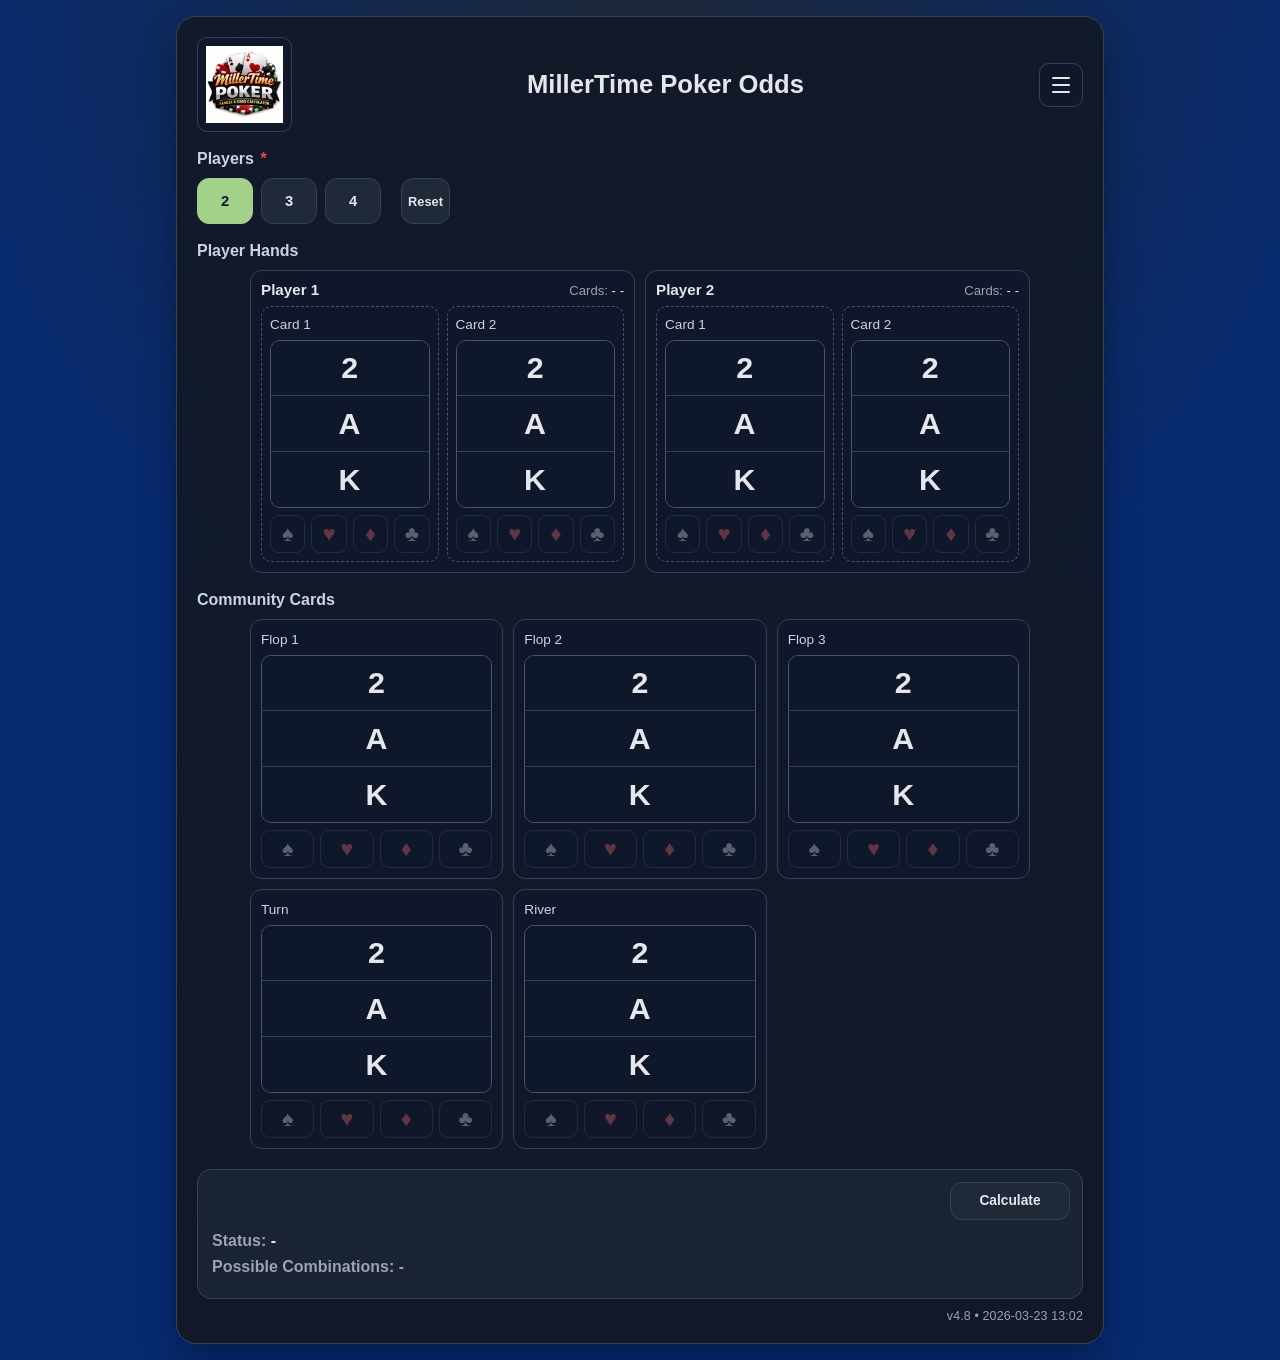
==== commit 45c1d508: "Update app" ====
--- a/odds.html
+++ b/odds.html
@@ -34,7 +34,7 @@
               </div>
               <a class="nav-link menu-nav-link" href="ranges.html">Go to Ranges</a>
               <a class="nav-link menu-nav-link" href="odds.html" aria-current="page">Go to Odds</a>
-              <a class="nav-link menu-nav-link" href="training.html?v=4.7">Go to Training</a>
+              <a class="nav-link menu-nav-link" href="training.html">Go to Training</a>
             </div>
           </details>
         </div>
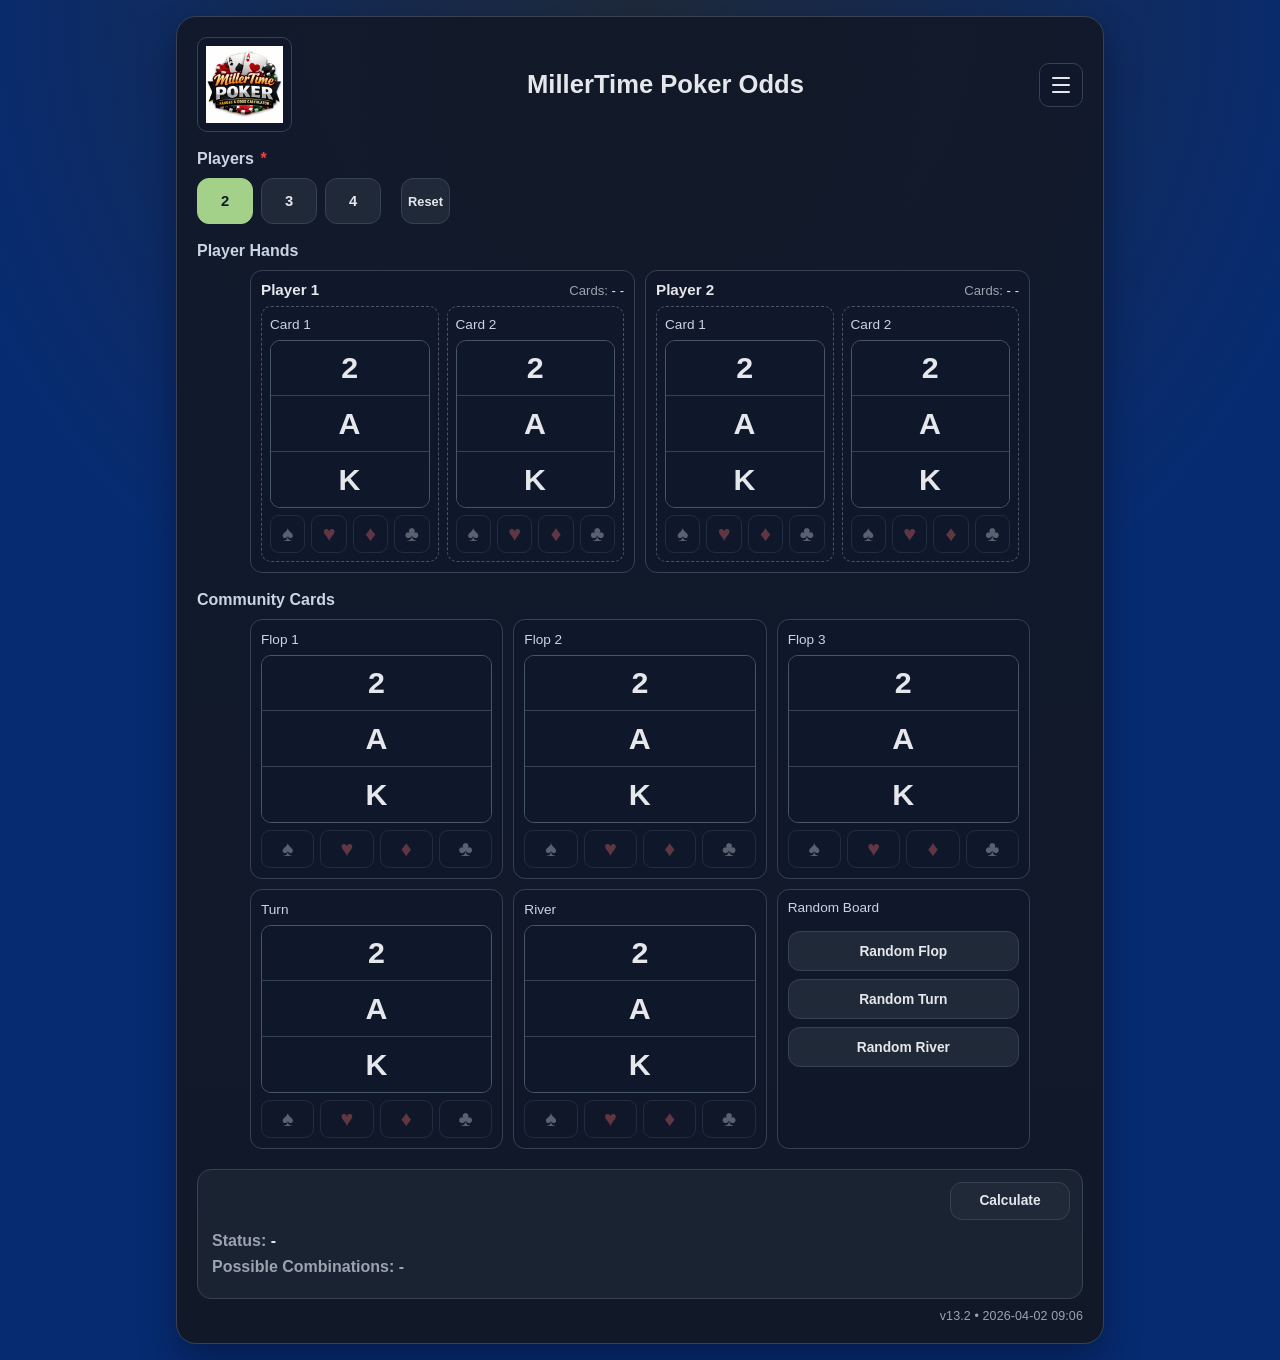
==== commit 87adb49f: "Update app" ====
--- a/odds.html
+++ b/odds.html
@@ -10,6 +10,7 @@
   <body>
     <main class="app-shell">
       <section class="card">
+        <!-- Top navigation: home access, page identity, and app menu/theme controls. -->
         <div class="top-nav">
           <div class="home-brand">
             <a class="home-logo-link" href="index.html" aria-label="Go to Main Menu">
@@ -39,6 +40,7 @@
           </details>
         </div>
 
+        <!-- Player count selection and hard reset controls. -->
         <div class="field-group">
           <h2>Players <span class="required-asterisk" aria-hidden="true">*</span></h2>
           <div class="players-start-row">
@@ -47,16 +49,19 @@
           </div>
         </div>
 
+        <!-- Per-player card selection rows. -->
         <div class="field-group">
           <h2>Player Hands</h2>
           <div id="player-rows" class="player-rows"></div>
         </div>
 
+        <!-- Community card selectors and randomization controls. -->
         <div class="field-group">
           <h2>Community Cards</h2>
           <div id="board-grid" class="board-grid"></div>
         </div>
 
+        <!-- Computation controls and odds output panel. -->
         <section class="result" aria-live="polite">
           <button id="calculate-odds-btn" class="calculate-odds-panel result-calc-btn" type="button">Calculate</button>
           <div class="result-row odds-summary-row">
--- a/styles.css
+++ b/styles.css
@@ -79,6 +79,7 @@
   color: #991b1b;
 }
 
+/* Base reset and page-level layout containers. */
 * {
   box-sizing: border-box;
 }
@@ -148,6 +149,33 @@
   line-height: 1.15;
   text-align: center;
   justify-self: center;
+}
+
+.top-nav-actions {
+  display: inline-flex;
+  align-items: center;
+  gap: 8px;
+  justify-self: end;
+}
+
+.training-settings-trigger {
+  display: inline-flex;
+  width: 44px;
+  height: 44px;
+  border-radius: 10px;
+  border: 1px solid var(--border);
+  background: var(--surface-soft);
+  color: var(--text);
+  align-items: center;
+  justify-content: center;
+  font-size: 1.72rem;
+  line-height: 1;
+  cursor: pointer;
+}
+
+.training-settings-trigger:hover {
+  border-color: var(--accent);
+  transform: translateY(-1px);
 }
 
 .hamburger-menu {
@@ -226,6 +254,7 @@
   color: var(--text);
 }
 
+/* Shared nav/menu controls (theme switch and quick navigation links). */
 .theme-control {
   display: inline-flex;
   align-items: center;
@@ -293,6 +322,7 @@
   font-size: 0.95rem;
 }
 
+/* Landing page splash and primary entry points. */
 .splash-wrap {
   margin-top: 16px;
   display: flex;
@@ -735,6 +765,18 @@
   opacity: 0.5;
 }
 
+.board-random-controls {
+  display: grid;
+  align-content: start;
+  gap: 8px;
+}
+
+.board-random-btn {
+  width: 100%;
+  min-height: 40px;
+  font-size: 0.86rem;
+}
+
 .board-slot-label {
   display: inline-block;
   margin-bottom: 8px;
@@ -988,6 +1030,7 @@
   color: var(--heading);
 }
 
+/* Odds and card token display system used across calculator/training views. */
 .card-token {
   display: inline-flex;
   align-items: center;
@@ -1009,6 +1052,27 @@
   display: flex;
   gap: 6px;
   flex-wrap: wrap;
+}
+
+/* Training card and board tokens at 150% scale for readability. */
+#training-board.board-display {
+  gap: 8px;
+}
+
+.training-table .results-hand-cell {
+  gap: 9px;
+}
+
+#training-board .card-token {
+  gap: 2px;
+  padding: 3px 8px;
+  font-size: 1.15rem;
+}
+
+.training-table .card-token {
+  gap: 2px;
+  padding: 3px 9px;
+  font-size: 1.23rem;
 }
 
 .winner-hand-label {
@@ -1137,11 +1201,140 @@
   overflow-x: auto;
 }
 
+.training-table-wrap {
+  position: relative;
+}
+
+.training-table-wrap::after {
+  content: "";
+  position: sticky;
+  right: 0;
+  top: 0;
+  display: block;
+  width: 20px;
+  height: 100%;
+  margin-left: auto;
+  pointer-events: none;
+  background: linear-gradient(to right, transparent, color-mix(in oklab, var(--surface) 85%, transparent));
+}
+
 .training-controls {
   margin-top: 14px;
   display: grid;
   grid-template-columns: repeat(2, minmax(140px, 1fr));
   gap: 8px;
+}
+
+.training-controls-inline {
+  margin-top: 0;
+  display: inline-flex;
+  align-items: center;
+  gap: 6px;
+  flex-wrap: nowrap;
+  max-width: 100%;
+  overflow-x: auto;
+  padding-bottom: 2px;
+}
+
+.training-small-btn {
+  min-height: 34px;
+  padding: 4px 10px;
+  border-radius: 9px;
+  font-size: 0.8rem;
+  font-weight: 700;
+}
+
+.training-deal-btn {
+  width: 2.8rem;
+  height: 2.8rem;
+  min-height: 2.8rem;
+  padding: 0;
+  border-radius: 999px;
+  border: 1px solid var(--success);
+  background: var(--success);
+  color: #111827;
+  font-size: 0.68rem;
+  font-weight: 800;
+  letter-spacing: 0.08em;
+  line-height: 1;
+  display: inline-flex;
+  align-items: center;
+  justify-content: center;
+}
+
+.training-deal-btn:hover,
+.training-deal-btn:focus-visible {
+  border-color: var(--success);
+  color: #111827;
+}
+
+.training-deal-icon {
+  display: none;
+}
+
+.training-deal-control {
+  display: inline-flex;
+  flex-direction: column;
+  align-items: center;
+  gap: 3px;
+}
+
+.training-deal-label {
+  display: none;
+}
+
+.training-table-heading {
+  display: flex;
+  align-items: center;
+  justify-content: space-between;
+  gap: 10px;
+  margin-bottom: 8px;
+}
+
+.training-board-heading {
+  display: flex;
+  align-items: center;
+  justify-content: space-between;
+  gap: 10px;
+  margin-bottom: 8px;
+}
+
+.training-board-title {
+  margin: 0;
+  font-size: 1.36rem;
+  color: var(--heading);
+}
+
+.training-board-row {
+  display: flex;
+  align-items: flex-start;
+  justify-content: space-between;
+  gap: 14px;
+}
+
+.training-settings-reset-btn {
+  margin-top: 10px;
+  min-height: 40px;
+  width: 100%;
+}
+
+.training-table-title {
+  margin: 0;
+  font-size: 1.42rem;
+  font-weight: 900;
+}
+
+.training-hand-log-title {
+  font-size: 1.36rem;
+  color: var(--heading);
+}
+
+.training-checkbox-option {
+  display: inline-flex;
+  align-items: center;
+  gap: 8px;
+  font-size: 0.92rem;
+  color: var(--text);
 }
 
 .training-settings {
@@ -1152,9 +1345,77 @@
   padding: 10px 10px 2px;
 }
 
+.training-settings-overlay {
+  margin-top: 0;
+  padding: 0;
+  border: 0;
+  border-radius: 0;
+  background: transparent;
+}
+
+.training-settings-overlay > summary {
+  display: none;
+}
+
+.training-settings-overlay:not([open]) {
+  display: none;
+}
+
+.training-settings-overlay[open] {
+  position: fixed;
+  inset: 0;
+  z-index: 50;
+  display: flex;
+  justify-content: center;
+  align-items: flex-start;
+  padding: 20px 14px;
+  background: rgba(2, 6, 23, 0.62);
+}
+
+.training-settings-dialog {
+  width: min(760px, 96vw);
+  max-height: calc(100vh - 40px);
+  overflow-y: auto;
+  border: 1px solid var(--border);
+  border-radius: 12px;
+  background: var(--panel);
+  padding: 14px 14px 8px;
+  box-shadow: 0 18px 35px rgba(2, 6, 23, 0.45);
+}
+
+.training-settings-dialog-header {
+  display: flex;
+  align-items: center;
+  justify-content: space-between;
+  gap: 8px;
+}
+
+.training-settings-dialog-title {
+  margin: 0;
+  font-size: 1.24rem;
+  color: var(--heading);
+}
+
+.training-settings-close {
+  width: 34px;
+  height: 34px;
+  border-radius: 8px;
+  border: 1px solid var(--border);
+  background: var(--surface-soft);
+  color: var(--text);
+  font-size: 0.92rem;
+  font-weight: 700;
+  cursor: pointer;
+}
+
+.training-settings-close:hover {
+  border-color: var(--accent);
+}
+
 .training-settings-summary {
   cursor: pointer;
   font-weight: 700;
+  font-size: 1.2rem;
   color: var(--heading);
   margin-bottom: 6px;
 }
@@ -1163,56 +1424,315 @@
   margin-bottom: 10px;
 }
 
-.training-status {
+.training-top-controls {
+  margin-top: 0;
+  display: flex;
+  align-items: center;
+  justify-content: flex-end;
+  gap: 6px;
+  flex: 0 0 auto;
+}
+
+.training-outcome-panel {
   margin-top: 14px;
-  padding-top: 14px;
-}
-
-.training-reco-row {
-  margin-top: 10px;
-  padding-top: 4px;
+  padding: 10px;
+  border: 1px solid var(--border);
+  border-radius: 10px;
+  background: color-mix(in oklab, var(--surface-soft) 80%, transparent);
+}
+
+.training-status-hidden {
+  display: none;
+}
+
+.training-action-status {
+  margin-bottom: 10px;
+  padding: 10px;
+  border: 1px solid var(--border);
+  border-radius: 10px;
+  background: color-mix(in oklab, var(--surface-soft) 75%, var(--panel));
+  display: grid;
+  gap: 10px;
+}
+
+[data-theme="light"] .training-action-status {
+  background: #ffffff;
+}
+
+.training-action-status .label {
+  color: var(--heading);
+}
+
+.training-action-section {
+  display: grid;
+  gap: 6px;
+}
+
+.training-action-overview {
+  grid-template-columns: minmax(0, 1fr);
+  grid-template-areas:
+    "analysis"
+    "currentaction"
+    "recommendation"
+    "handresult";
+  align-items: stretch;
+}
+
+.training-action-overview .training-action-analysis {
+  grid-area: analysis;
+}
+
+.training-action-overview .training-action-recommendation {
+  grid-area: recommendation;
+}
+
+.training-action-overview .training-action-current-action {
+  grid-area: currentaction;
+}
+
+.training-action-overview .training-action-hand-result {
+  grid-area: handresult;
+}
+
+.training-action-hand-result {
+  align-content: space-between;
+  min-height: 100%;
+}
+
+.training-analysis-metrics {
+  display: grid;
+  grid-template-columns: repeat(3, minmax(0, 1fr));
+  gap: 10px;
+}
+
+.training-analysis-metric {
+  display: grid;
+  gap: 4px;
+  justify-items: center;
+  text-align: center;
+}
+
+.training-analysis-label {
+  display: inline-flex;
+  align-items: center;
+  gap: 6px;
+  font-size: 0.82rem;
+  font-weight: 700;
+  color: var(--heading);
+  text-transform: uppercase;
+  letter-spacing: 0.02em;
+}
+
+.training-analysis-value {
+  font-size: 1.04rem;
+  font-weight: 600;
+  text-align: center;
+}
+
+@media (max-width: 640px) {
+  .training-action-overview {
+    grid-template-columns: minmax(0, 1fr);
+    grid-template-areas:
+      "analysis"
+      "currentaction"
+      "recommendation"
+      "handresult";
+  }
+
+  .training-analysis-metrics {
+    grid-template-columns: minmax(0, 1fr);
+  }
+
+  .training-analysis-metric {
+    justify-items: start;
+    text-align: left;
+  }
+
+  .training-analysis-value {
+    text-align: left;
+  }
+
+  .training-auto-deal-controls {
+    justify-self: start;
+    align-self: start;
+  }
+}
+
+.training-action-heading {
+  margin: 0;
+  font-size: 1.13rem;
+  font-weight: 700;
+  color: var(--heading);
+}
+
+.training-heading-with-info {
+  display: inline-flex;
+  align-items: center;
+  gap: 6px;
+}
+
+.training-info-anchor {
+  position: relative;
+  display: inline-flex;
+  align-items: center;
+}
+
+.training-info-icon-btn {
+  width: 18px;
+  height: 18px;
+  min-height: 18px;
+  padding: 0;
+  border-radius: 999px;
+  border: 1px solid var(--border);
+  background: var(--panel);
+  color: var(--heading);
+  font-size: 0.72rem;
+  line-height: 1;
+  font-weight: 700;
+  cursor: pointer;
+}
+
+.training-info-icon-btn:hover,
+.training-info-icon-btn:focus-visible {
+  border-color: var(--accent);
+  color: var(--accent);
+  outline: none;
+}
+
+.training-info-popover {
+  position: absolute;
+  top: calc(100% + 6px);
+  right: 0;
+  z-index: 16;
+  width: min(300px, 72vw);
+  padding: 8px 10px;
+  border: 1px solid var(--border);
+  border-radius: 8px;
+  background: var(--panel);
+  color: var(--text);
+  font-size: 0.78rem;
+  font-weight: 500;
+  line-height: 1.3;
+  box-shadow: 0 10px 26px rgba(0, 0, 0, 0.24);
+}
+
+.training-status-label-text {
+  font-size: 1.13rem;
+  min-width: 165px;
+  flex: 0 0 165px;
+}
+
+.training-status-value {
+  display: block;
+  flex: none;
+  text-align: left;
+  font-size: 1.18rem;
+  font-weight: 400;
+  line-height: 1.35;
+  color: var(--text);
+  white-space: normal;
+  overflow-wrap: anywhere;
 }
 
 .training-reco-value {
-  display: inline-block;
-  margin-left: 6px;
-  font-size: 1.06rem;
-  font-weight: 800;
-  letter-spacing: 0.01em;
-  color: #e2e8f0;
-  background: color-mix(in oklab, var(--accent) 20%, transparent);
-  border: 1px solid color-mix(in oklab, var(--accent) 50%, var(--border));
-  border-radius: 8px;
-  padding: 3px 8px;
-}
-
-[data-theme="light"] .training-reco-value {
-  color: #0f172a;
-  background: color-mix(in oklab, var(--accent) 24%, white);
-}
-
-.training-reco-value.raise,
-.training-reco-value.bet {
-  color: #166534;
-}
-
-.training-reco-value.call,
-.training-reco-value.check {
-  color: #92400e;
-}
-
-.training-reco-value.fold {
-  color: #b91c1c;
+  margin: 0;
+  padding: 0;
+  border: 0;
+  background: transparent;
+  border-radius: 0;
+  color: var(--text);
+  font-weight: 400;
+}
+
+.training-reco-value.clickable {
+  cursor: pointer;
+  text-decoration: underline;
+  text-underline-offset: 2px;
+}
+
+.training-reco-value.clickable:hover,
+.training-reco-value.clickable:focus-visible {
+  color: var(--heading);
+  outline: none;
+}
+
+.training-reco-analysis-value {
+  margin: 0;
+  padding: 0;
+  border: 0;
+  background: transparent;
+  border-radius: 0;
+  color: var(--text);
+  font-weight: 400;
+  line-height: 1.45;
+}
+
+.training-context-adjusted {
+  color: var(--text);
+  font-weight: 400;
+}
+
+.training-reco-reason {
+  color: var(--text);
+  font-weight: 400;
+}
+
+.training-current-action-value {
+  color: var(--text);
+  font-weight: 400;
+}
+
+.training-hand-result-value {
+  margin: 0;
+  padding: 0;
+  border: 0;
+  background: transparent;
+  border-radius: 0;
 }
 
 .training-table {
-  min-width: 860px;
+  min-width: 930px;
+}
+
+.training-table th:nth-child(4),
+.training-table td.col-current-hand {
+  width: 100px;
+  max-width: 100px;
+  padding-left: 4px;
+  padding-right: 4px;
+  line-height: 1.2;
+}
+
+.training-table td.col-seat,
+.training-table th:first-child {
+  position: sticky;
+  left: 0;
+  z-index: 1;
+  background: var(--surface);
+}
+
+.training-table tr.training-user-row td.col-seat {
+  background: color-mix(in oklab, var(--accent) 12%, transparent);
+}
+
+.training-mobile-field-label {
+  display: none;
+}
+
+.training-mobile-field-value {
+  display: inline;
 }
 
 .training-action-buttons {
   display: grid;
-  grid-template-columns: repeat(4, minmax(120px, 1fr));
+  grid-template-columns: repeat(5, minmax(90px, 1fr));
   gap: 8px;
+}
+
+.training-action-buttons-inline {
+  display: inline-flex;
+  gap: 6px;
+  flex-wrap: nowrap;
 }
 
 .training-bet-sizing {
@@ -1223,11 +1743,15 @@
   background: color-mix(in oklab, var(--surface-soft) 80%, transparent);
 }
 
+.training-bet-sizing-section {
+  margin-top: -2px;
+}
+
 .training-bet-sizing-label {
   display: block;
   margin-bottom: 6px;
   font-size: 0.9rem;
-  font-weight: 700;
+  font-weight: 400;
   color: var(--text-muted);
 }
 
@@ -1254,35 +1778,82 @@
   accent-color: var(--accent);
 }
 
+.training-bet-size-slider::-webkit-slider-thumb {
+  width: 45px;
+  height: 45px;
+}
+
+.training-bet-size-slider::-moz-range-thumb {
+  width: 45px;
+  height: 45px;
+}
+
 .training-bet-size-range {
   font-size: 0.86rem;
-  font-weight: 700;
+  font-weight: 400;
   color: var(--text-muted);
 }
 
 .training-bet-size-current {
   font-size: 0.86rem;
-  font-weight: 800;
+  font-weight: 400;
   color: var(--text);
 }
 
 .training-prompt {
-  margin: 10px 0 0;
+  margin: 2px 0 0;
   font-size: 1.02rem;
-  font-weight: 800;
+  font-weight: 400;
   line-height: 1.35;
+  display: none;
+}
+
+.training-reco-line {
+  margin: 4px 0 0;
+  font-size: 1.02rem;
+  line-height: 1.35;
+  display: none;
+}
+
+.training-reco-label {
+  font-weight: 700;
+  margin-right: 4px;
+}
+
+.training-reco-line .training-reco-value {
+  display: inline;
+  font-size: inherit;
+  line-height: inherit;
+}
+
+.training-auto-deal-controls {
+  display: inline-flex;
+  align-items: center;
+  gap: 8px;
+  margin-top: 4px;
+  justify-self: end;
+  align-self: end;
+}
+
+.training-auto-deal-controls[hidden] {
+  display: none !important;
+}
+
+.training-auto-deal-status {
+  font-size: 0.88rem;
+  color: var(--success);
 }
 
 .training-prompt.reco-fold {
-  color: #b91c1c;
+  color: var(--danger);
 }
 
 .training-prompt.reco-raise {
-  color: #166534;
+  color: var(--success);
 }
 
 .training-prompt.reco-other {
-  color: #000000;
+  color: var(--text);
 }
 
 .training-log {
@@ -1304,7 +1875,7 @@
   padding: 6px 8px;
   font-size: 0.86rem;
   line-height: 1.25;
-  color: #000000;
+  color: var(--text);
 }
 
 .training-log-entry.raise {
@@ -1322,6 +1893,238 @@
   line-height: 1.35;
 }
 
+.summary-breakdown-title {
+  margin-top: 8px;
+  font-weight: 800;
+  color: var(--heading);
+}
+
+.summary-breakdown-line {
+  margin-top: 4px;
+}
+
+.training-session-log {
+  border: 1px solid var(--border);
+  border-radius: 12px;
+  background: var(--surface-soft);
+  min-height: 80px;
+  max-height: 340px;
+  overflow-y: auto;
+  padding: 10px;
+  display: grid;
+  gap: 8px;
+}
+
+.training-chip-log-section {
+  margin-top: 8px;
+}
+
+.training-info-panel {
+  border: 1px solid var(--border);
+  border-radius: 12px;
+  background: color-mix(in oklab, var(--surface-soft) 90%, transparent);
+  padding: 0;
+}
+
+.training-info-summary {
+  cursor: pointer;
+  list-style: none;
+  padding: 10px 12px;
+  font-size: 1.08rem;
+  font-weight: 600;
+  color: var(--heading);
+}
+
+.training-info-summary::-webkit-details-marker {
+  display: none;
+}
+
+.training-info-summary::after {
+  content: "+";
+  float: right;
+  width: 24px;
+  height: 24px;
+  border-radius: 999px;
+  border: 1px solid color-mix(in oklab, var(--heading) 55%, var(--border));
+  display: inline-flex;
+  align-items: center;
+  justify-content: center;
+  font-size: 1.16rem;
+  font-weight: 800;
+  line-height: 1;
+  color: var(--heading);
+  background: color-mix(in oklab, var(--surface) 72%, transparent);
+}
+
+.training-info-panel[open] > .training-info-summary::after {
+  content: "-";
+}
+
+.training-info-content {
+  padding: 0 10px 10px;
+}
+
+.training-chip-log {
+  border: 1px solid var(--border);
+  border-radius: 12px;
+  background: var(--surface-soft);
+  min-height: 90px;
+  max-height: 300px;
+  overflow-y: auto;
+  padding: 8px;
+  display: grid;
+  gap: 10px;
+}
+
+.training-chip-player-ledger {
+  border: 1px solid var(--table-border);
+  border-radius: 10px;
+  background: color-mix(in oklab, var(--panel-soft) 70%, transparent);
+}
+
+.training-chip-player-summary {
+  cursor: pointer;
+  list-style: none;
+  padding: 8px 10px;
+  display: flex;
+  align-items: center;
+  justify-content: space-between;
+  gap: 8px;
+}
+
+.training-chip-player-summary::-webkit-details-marker {
+  display: none;
+}
+
+.training-chip-player-summary::after {
+  content: "+";
+  margin-left: auto;
+  width: 20px;
+  height: 20px;
+  border-radius: 999px;
+  border: 1px solid color-mix(in oklab, var(--heading) 55%, var(--border));
+  display: inline-flex;
+  align-items: center;
+  justify-content: center;
+  font-size: 0.95rem;
+  font-weight: 800;
+  line-height: 1;
+  color: var(--heading);
+  background: color-mix(in oklab, var(--surface) 72%, transparent);
+}
+
+.training-chip-player-ledger[open] > .training-chip-player-summary::after {
+  content: "-";
+}
+
+.training-chip-player-name {
+  font-size: 0.9rem;
+  font-weight: 800;
+  color: var(--heading);
+}
+
+.training-chip-player-balance {
+  font-size: 0.84rem;
+  font-weight: 700;
+  color: var(--text-muted);
+}
+
+.training-chip-ledger {
+  padding: 0 10px 10px;
+  display: grid;
+  gap: 6px;
+}
+
+.training-chip-ledger-row {
+  display: grid;
+  grid-template-columns: 48px 1fr 78px 78px 86px;
+  gap: 8px;
+  align-items: center;
+  border: 1px solid var(--table-border);
+  border-radius: 8px;
+  background: color-mix(in oklab, var(--surface) 86%, transparent);
+  padding: 6px 8px;
+}
+
+.training-chip-ledger-row-header {
+  background: color-mix(in oklab, var(--accent) 9%, var(--surface-soft));
+}
+
+.training-chip-ledger-row-header .training-chip-ledger-cell {
+  font-size: 0.74rem;
+  font-weight: 800;
+  color: var(--heading);
+  text-transform: uppercase;
+  letter-spacing: 0.02em;
+}
+
+.training-chip-ledger-row-header .training-chip-ledger-cell:nth-child(3),
+.training-chip-ledger-row-header .training-chip-ledger-cell:nth-child(4),
+.training-chip-ledger-row-header .training-chip-ledger-cell:nth-child(5) {
+  text-align: right;
+}
+
+.training-chip-ledger-row.credit {
+  border-color: color-mix(in oklab, var(--success) 48%, var(--table-border));
+}
+
+.training-chip-ledger-row.debit {
+  border-color: color-mix(in oklab, var(--danger) 48%, var(--table-border));
+}
+
+.training-chip-ledger-cell {
+  font-size: 0.79rem;
+  color: var(--text);
+}
+
+.training-chip-ledger-reason {
+  white-space: normal;
+  display: -webkit-box;
+  line-clamp: 2;
+  -webkit-line-clamp: 2;
+  -webkit-box-orient: vertical;
+  overflow: hidden;
+  text-overflow: ellipsis;
+  line-height: 1.2;
+}
+
+.training-chip-ledger-amount,
+.training-chip-ledger-balance {
+  text-align: right;
+  font-variant-numeric: tabular-nums;
+  font-weight: 400;
+}
+
+.training-session-log-entry {
+  border: 1px solid var(--table-border);
+  background: color-mix(in oklab, var(--panel-soft) 75%, transparent);
+  border-radius: 10px;
+  padding: 8px 10px;
+}
+
+.training-session-log-title {
+  margin: 0;
+  font-size: 0.92rem;
+  font-weight: 800;
+  color: var(--heading);
+}
+
+.training-session-log-meta {
+  margin: 3px 0 0;
+  font-size: 0.8rem;
+  color: var(--muted);
+}
+
+.training-session-log-details {
+  margin-top: 6px;
+}
+
+.training-session-log-details p {
+  margin: 5px 0 0;
+  font-size: 0.84rem;
+  line-height: 1.3;
+}
+
 .summary-good {
   color: color-mix(in oklab, var(--success) 80%, var(--text));
 }
@@ -1334,9 +2137,51 @@
   background: color-mix(in oklab, var(--accent) 12%, transparent);
 }
 
+.training-table tbody tr.training-folded-row {
+  border-color: color-mix(in oklab, var(--danger) 52%, var(--table-border));
+  background: color-mix(in oklab, var(--danger) 14%, var(--surface-soft));
+}
+
+.training-table tr.training-folded-row td.col-seat {
+  background: color-mix(in oklab, var(--danger) 14%, var(--surface));
+}
+
 .card-token-hidden {
+  display: inline-flex;
+  align-items: center;
+  justify-content: center;
   letter-spacing: 0.08em;
   font-weight: 700;
+  min-width: 2.1em;
+}
+
+.card-token-back-image {
+  display: block;
+  width: 1.2em;
+  height: 1.7em;
+  object-fit: contain;
+}
+
+#training-board .card-token-hidden,
+.training-table .card-token-hidden {
+  min-width: 2.65em;
+  min-height: 1.45em;
+}
+
+#training-board .card-token-hidden {
+  min-width: 2.48em;
+  min-height: 1.36em;
+}
+
+#training-board .card-token-back-image,
+.training-table .card-token-back-image {
+  width: 1.35em;
+  height: 1.95em;
+}
+
+#training-board .card-token-back-image {
+  width: 1.27em;
+  height: 1.83em;
 }
 
 @media (max-width: 640px) {
@@ -1507,7 +2352,67 @@
   }
 
   .training-action-buttons {
-    grid-template-columns: 1fr;
+    grid-template-columns: repeat(2, minmax(120px, 1fr));
+  }
+
+  .training-action-buttons-inline {
+    display: inline-flex;
+    gap: 6px;
+    flex-wrap: nowrap;
+  }
+
+  .training-small-btn {
+    min-height: 32px;
+    padding: 4px 8px;
+    font-size: 0.76rem;
+  }
+
+  .training-deal-btn {
+    width: 2.8rem;
+    height: 2.8rem;
+    min-height: 2.8rem;
+    padding: 0;
+  }
+
+  .training-top-controls {
+    margin-top: 0;
+  }
+
+  .training-table-title {
+    font-size: 1.28rem;
+  }
+
+  .training-board-title,
+  .training-hand-log-title,
+  .training-settings-summary {
+    font-size: 1.2rem;
+  }
+
+  .training-status-compact-label {
+    font-size: 0.86rem;
+  }
+
+  .training-board-row {
+    flex-direction: row;
+    align-items: flex-start;
+    justify-content: flex-start;
+    gap: 6px;
+    width: 100%;
+  }
+
+  .training-top-controls {
+    align-self: flex-start;
+    margin-left: auto;
+  }
+
+  .training-bet-size-slider::-webkit-slider-thumb {
+    width: 30px;
+    height: 30px;
+  }
+
+  .training-bet-size-slider::-moz-range-thumb {
+    width: 30px;
+    height: 30px;
   }
 
   .training-bet-sizing-controls {
@@ -1515,8 +2420,229 @@
     gap: 8px;
   }
 
+  .training-chip-player-summary {
+    flex-wrap: wrap;
+  }
+
+  .training-chip-ledger-row {
+    grid-template-columns: 44px minmax(120px, 1fr) 70px 70px 78px;
+    gap: 6px;
+  }
+
   .training-table {
-    min-width: 740px;
-  }
-
-}
+    min-width: 820px;
+  }
+
+  .training-table-wrap::after {
+    width: 14px;
+  }
+
+  .training-table th,
+  .training-table td {
+    padding: 6px 5px;
+    font-size: 0.82rem;
+  }
+
+  .training-table td.col-action {
+    max-width: 180px;
+    white-space: nowrap;
+  }
+
+}
+
+@media (max-width: 640px) {
+  #training-board.board-display {
+    display: grid;
+    grid-template-columns: repeat(5, max-content);
+    justify-content: flex-start;
+    column-gap: 6px;
+    row-gap: 6px;
+  }
+
+  .training-table {
+    min-width: 0;
+    border-collapse: separate;
+    border-spacing: 0 8px;
+  }
+
+  .training-table-wrap::after {
+    display: none;
+  }
+
+  .training-table thead {
+    display: none;
+  }
+
+  .training-table tbody,
+  .training-table tr,
+  .training-table td {
+    width: 100%;
+  }
+
+  .training-table tbody tr {
+    display: grid;
+    grid-template-columns: minmax(0, calc(50% - 1.5ch)) minmax(0, calc(50% + 1.5ch));
+    column-gap: 14px;
+    row-gap: 4px;
+    box-shadow: none;
+    border: 1px solid var(--table-border);
+    background: var(--surface-soft);
+    border-radius: 10px;
+    padding: 8px;
+  }
+
+  .training-table td {
+    display: flex;
+    align-items: baseline;
+    justify-content: flex-start;
+    gap: 6px;
+    width: auto;
+    min-width: 0;
+    padding: 3px 0;
+    border: 0;
+    text-align: left;
+    font-size: 1.05rem;
+  }
+
+  .training-table td::before {
+    content: none;
+  }
+
+  .training-table .results-hand-cell {
+    display: flex;
+    align-items: center;
+    gap: 8px;
+  }
+
+  .training-mobile-field-label {
+    display: inline-block;
+    min-width: 0;
+    margin-right: 0;
+    color: var(--heading);
+    font-size: 0.94rem;
+    font-weight: 800;
+    letter-spacing: 0.02em;
+    text-transform: uppercase;
+    white-space: nowrap;
+  }
+
+  .training-mobile-field-value {
+    display: inline;
+    color: var(--text);
+    white-space: nowrap;
+  }
+
+  .training-table td.col-cards .training-mobile-field-value {
+    display: inline-flex;
+    align-items: center;
+    gap: 6px;
+    flex-wrap: wrap;
+  }
+
+  .training-table td.col-seat,
+  .training-table td.col-position,
+  .training-table td.col-cards,
+  .training-table td.col-odds {
+    grid-column: 1;
+    justify-content: flex-start;
+    text-align: left;
+  }
+
+  .training-table td.col-seat {
+    grid-row: 1;
+  }
+
+  .training-table td.col-position {
+    grid-row: 2;
+  }
+
+  .training-table td.col-cards {
+    grid-row: 3;
+  }
+
+  .training-table td.col-odds {
+    grid-row: 4;
+  }
+
+  .training-table td.col-stack,
+  .training-table td.col-status,
+  .training-table td.col-bet,
+  .training-table td.col-action {
+    grid-column: 2;
+    justify-content: flex-start;
+    align-items: baseline;
+    flex-direction: row;
+    text-align: left;
+    gap: 6px;
+  }
+
+  .training-table td.col-stack .training-mobile-field-label,
+  .training-table td.col-status .training-mobile-field-label,
+  .training-table td.col-bet .training-mobile-field-label,
+  .training-table td.col-action .training-mobile-field-label {
+    min-width: 64px;
+    text-align: left;
+  }
+
+  .training-table td.col-stack {
+    grid-row: 1;
+  }
+
+  .training-table td.col-status {
+    grid-row: 2;
+  }
+
+  .training-table td.col-bet {
+    grid-row: 3;
+  }
+
+  .training-table td.col-action {
+    grid-row: 4;
+    white-space: nowrap;
+  }
+
+  .training-table td.col-action .training-mobile-field-value {
+    white-space: nowrap;
+  }
+
+  .training-table td.col-stack .training-mobile-field-value,
+  .training-table td.col-status .training-mobile-field-value,
+  .training-table td.col-bet .training-mobile-field-value,
+  .training-table td.col-action .training-mobile-field-value {
+    text-align: left;
+    overflow-wrap: anywhere;
+    white-space: normal;
+  }
+
+  .training-table td.col-seat,
+  .training-table th:first-child {
+    position: static;
+    background: transparent;
+  }
+
+  .training-table tbody tr.training-pending-row {
+    border-color: color-mix(in oklab, var(--accent) 65%, var(--table-border));
+    background: color-mix(in oklab, var(--accent) 18%, var(--surface-soft));
+    box-shadow: 0 0 0 1px color-mix(in oklab, var(--accent) 55%, transparent);
+  }
+}
+
+@media (max-width: 390px) {
+  .training-table td::before {
+    content: none;
+  }
+
+  .training-mobile-field-label {
+    font-size: 0.88rem;
+  }
+
+  .training-table tbody tr {
+    column-gap: 10px;
+  }
+}
+
+.training-table tbody tr.training-pending-row {
+  border-color: color-mix(in oklab, var(--accent) 55%, var(--table-border));
+  background: color-mix(in oklab, var(--accent) 10%, var(--surface-soft));
+  box-shadow: inset 0 0 0 1px color-mix(in oklab, var(--accent) 42%, transparent);
+}
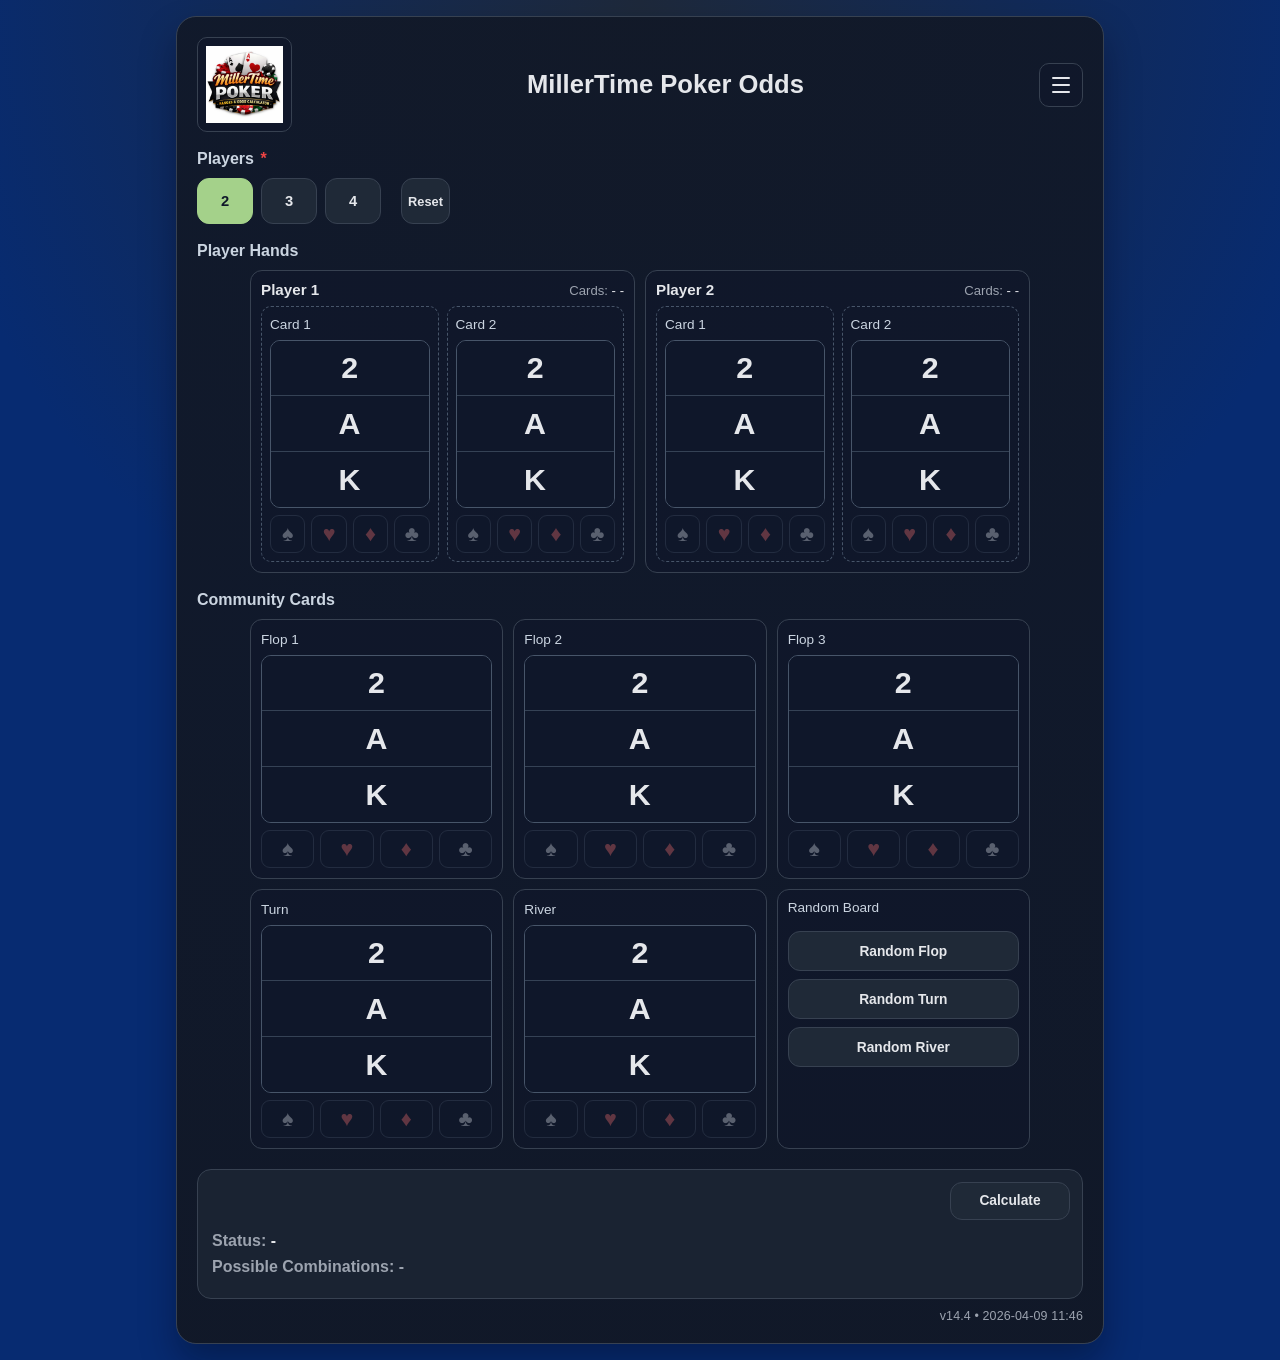
==== commit 61e6f397: "Update app" ====
--- a/odds.html
+++ b/odds.html
@@ -4,6 +4,8 @@
     <meta charset="UTF-8" />
     <meta name="viewport" content="width=device-width, initial-scale=1.0" />
     <title>MillerTime Poker Odds</title>
+    <link rel="icon" type="image/svg+xml" href="favicon.svg" />
+    <link rel="shortcut icon" href="favicon.svg" />
     <link rel="stylesheet" href="styles.css" />
     <script src="theme.js" defer></script>
   </head>
--- a/styles.css
+++ b/styles.css
@@ -626,10 +626,28 @@
   font-size: 0.84rem;
 }
 
+.range-recommendation-block {
+  margin-top: 6px;
+  border: 1px solid color-mix(in oklab, var(--border) 85%, transparent);
+  border-radius: 10px;
+  padding: 8px;
+  background: color-mix(in oklab, var(--surface-soft) 70%, transparent);
+}
+
+.range-recommendation-label {
+  display: inline-block;
+  font-size: 0.76rem;
+  font-weight: 700;
+  letter-spacing: 0.02em;
+  color: var(--muted);
+  margin-bottom: 4px;
+}
+
 .range-action-btn {
+  display: block;
   width: 110px;
   min-height: 46px;
-  margin: 6px 0;
+  margin: 6px auto;
   font-size: 0.92rem;
   font-weight: 800;
   cursor: default;
@@ -651,6 +669,56 @@
 .range-action-btn.call,
 .range-action-btn.check {
   color: #000000;
+}
+
+.range-derived-reason {
+  margin: 6px 0 0;
+  font-size: 0.8rem;
+  color: var(--muted);
+  text-align: center;
+}
+
+.range-source-btn {
+  min-height: 38px;
+  margin: 2px 0 6px;
+  font-size: 0.84rem;
+  font-weight: 700;
+}
+
+.range-source-btn[hidden] {
+  display: none;
+}
+
+.range-source-modal .training-settings-dialog {
+  width: min(980px, 96vw);
+}
+
+.range-source-caption {
+  margin: 8px 0 10px;
+  color: var(--muted);
+  font-size: 0.9rem;
+}
+
+.range-source-missing {
+  margin: 0 0 10px;
+  color: color-mix(in oklab, var(--danger) 72%, var(--text));
+  font-size: 0.9rem;
+}
+
+.range-source-image-wrap {
+  border: 1px solid var(--border);
+  border-radius: 10px;
+  background: color-mix(in oklab, var(--surface-soft) 80%, transparent);
+  padding: 8px;
+  max-height: min(68vh, 800px);
+  overflow: auto;
+}
+
+.range-source-image {
+  display: block;
+  width: 100%;
+  height: auto;
+  border-radius: 8px;
 }
 
 .build-tag-wrap {
@@ -1151,7 +1219,7 @@
 
 .odds-table th,
 .odds-table td {
-  padding: 8px;
+  padding: 6px 5px;
   text-align: left;
 }
 
@@ -2337,7 +2405,7 @@
 
   .odds-table th,
   .odds-table td {
-    padding: 7px 6px;
+    padding: 6px 5px;
     white-space: normal;
     vertical-align: top;
   }
@@ -2439,7 +2507,7 @@
 
   .training-table th,
   .training-table td {
-    padding: 6px 5px;
+    padding: 5px 4px;
     font-size: 0.82rem;
   }
 
